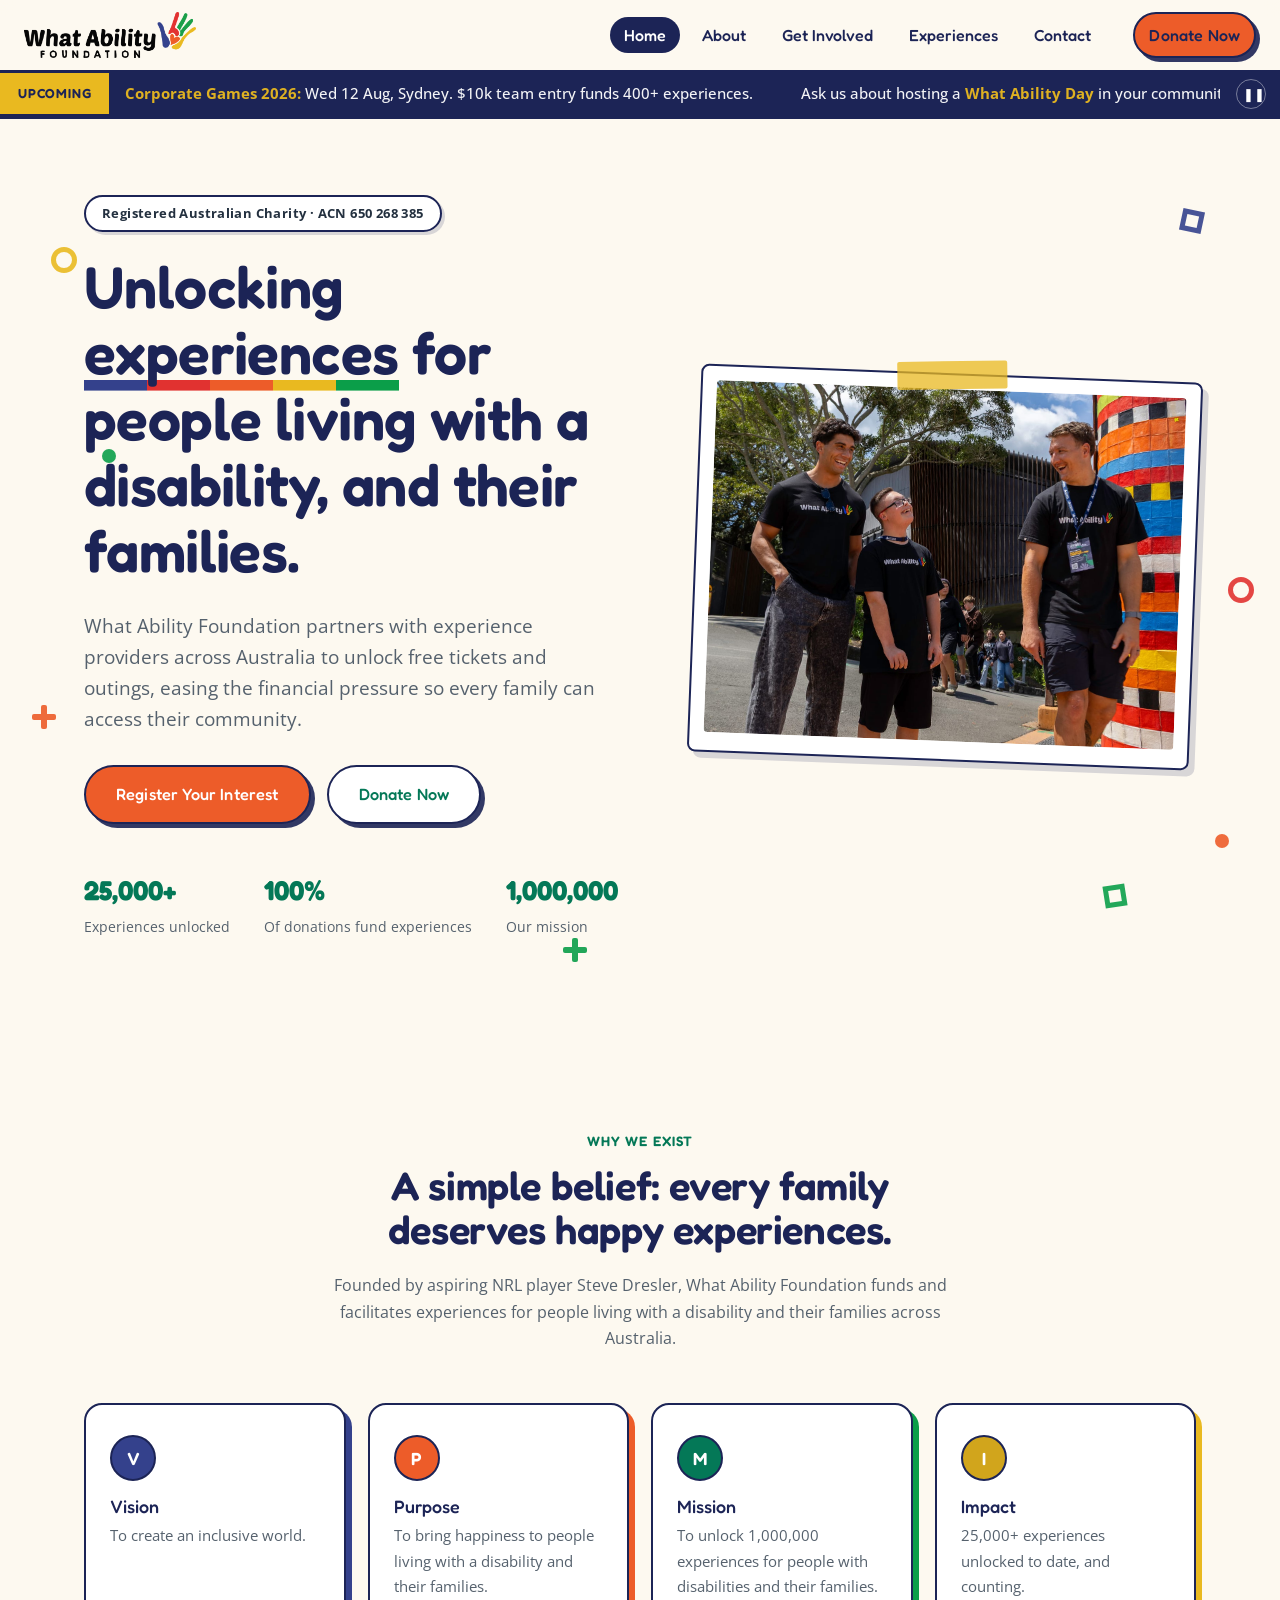
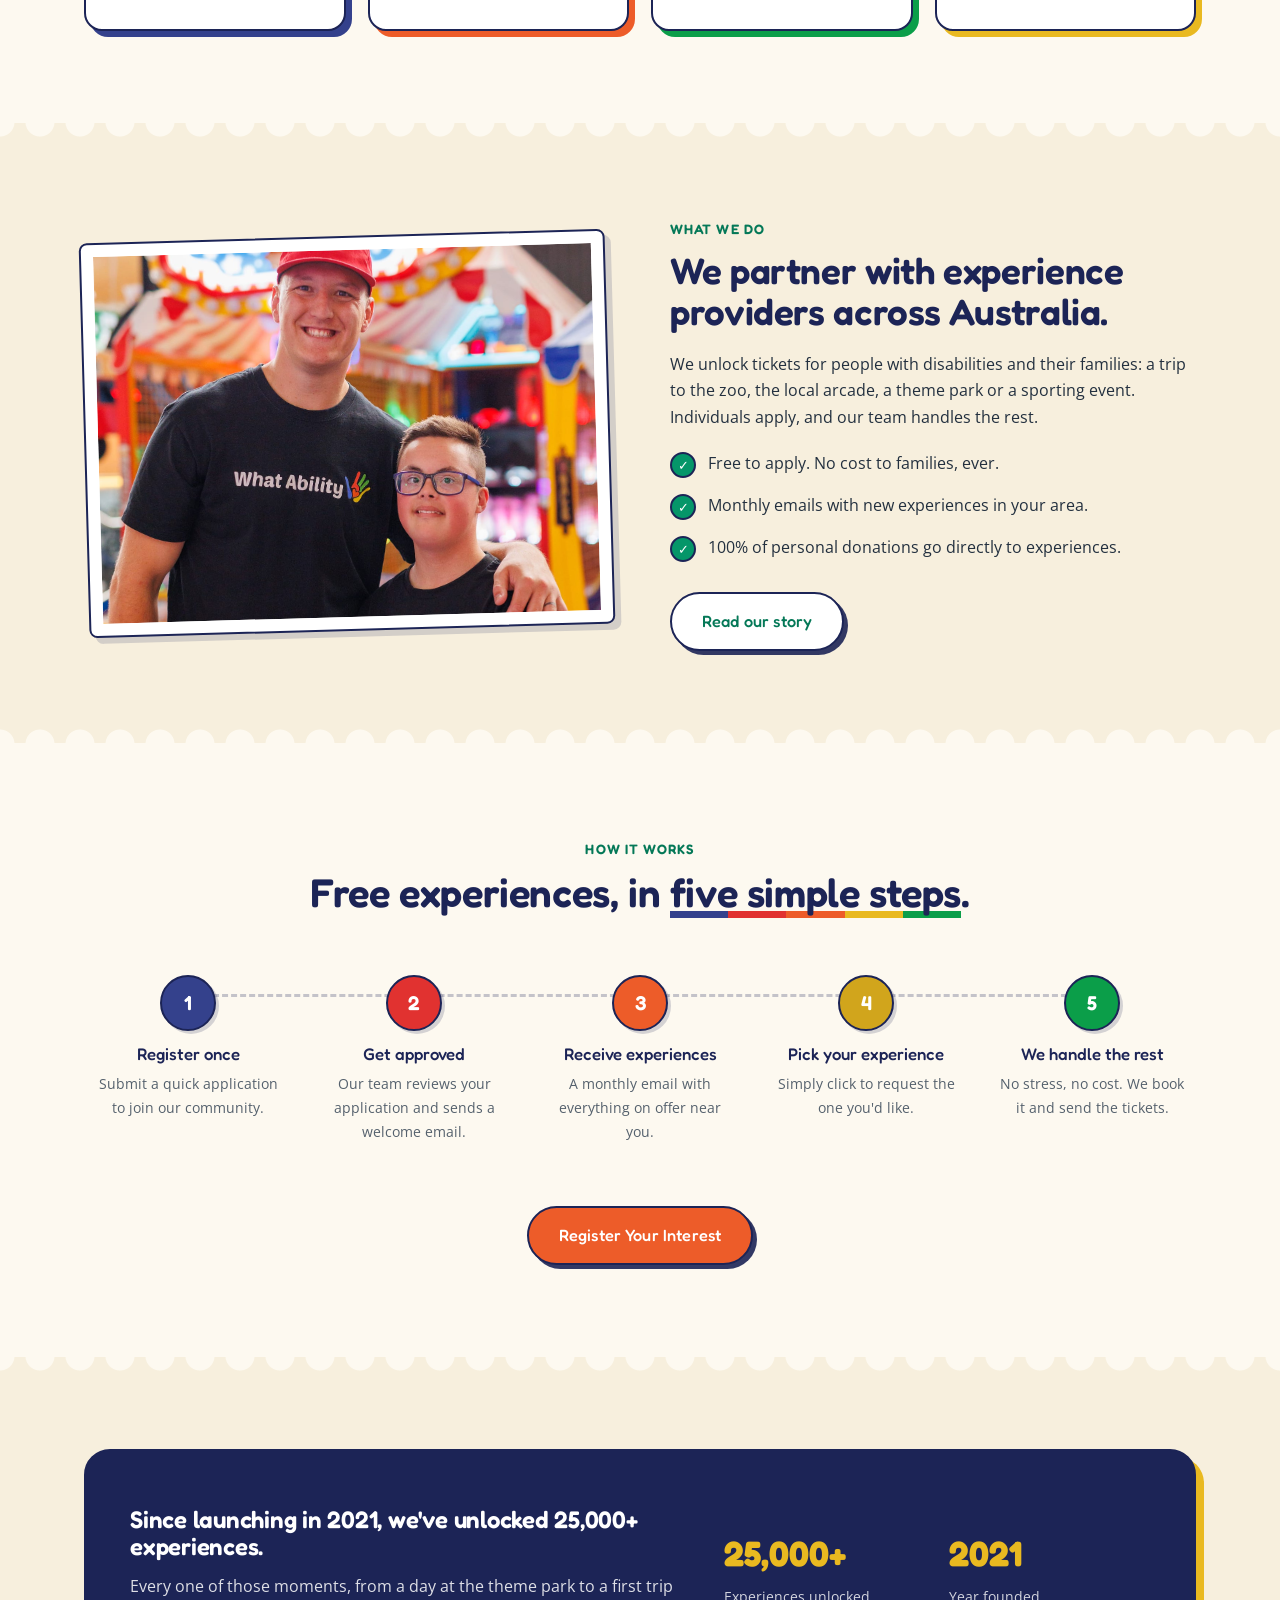
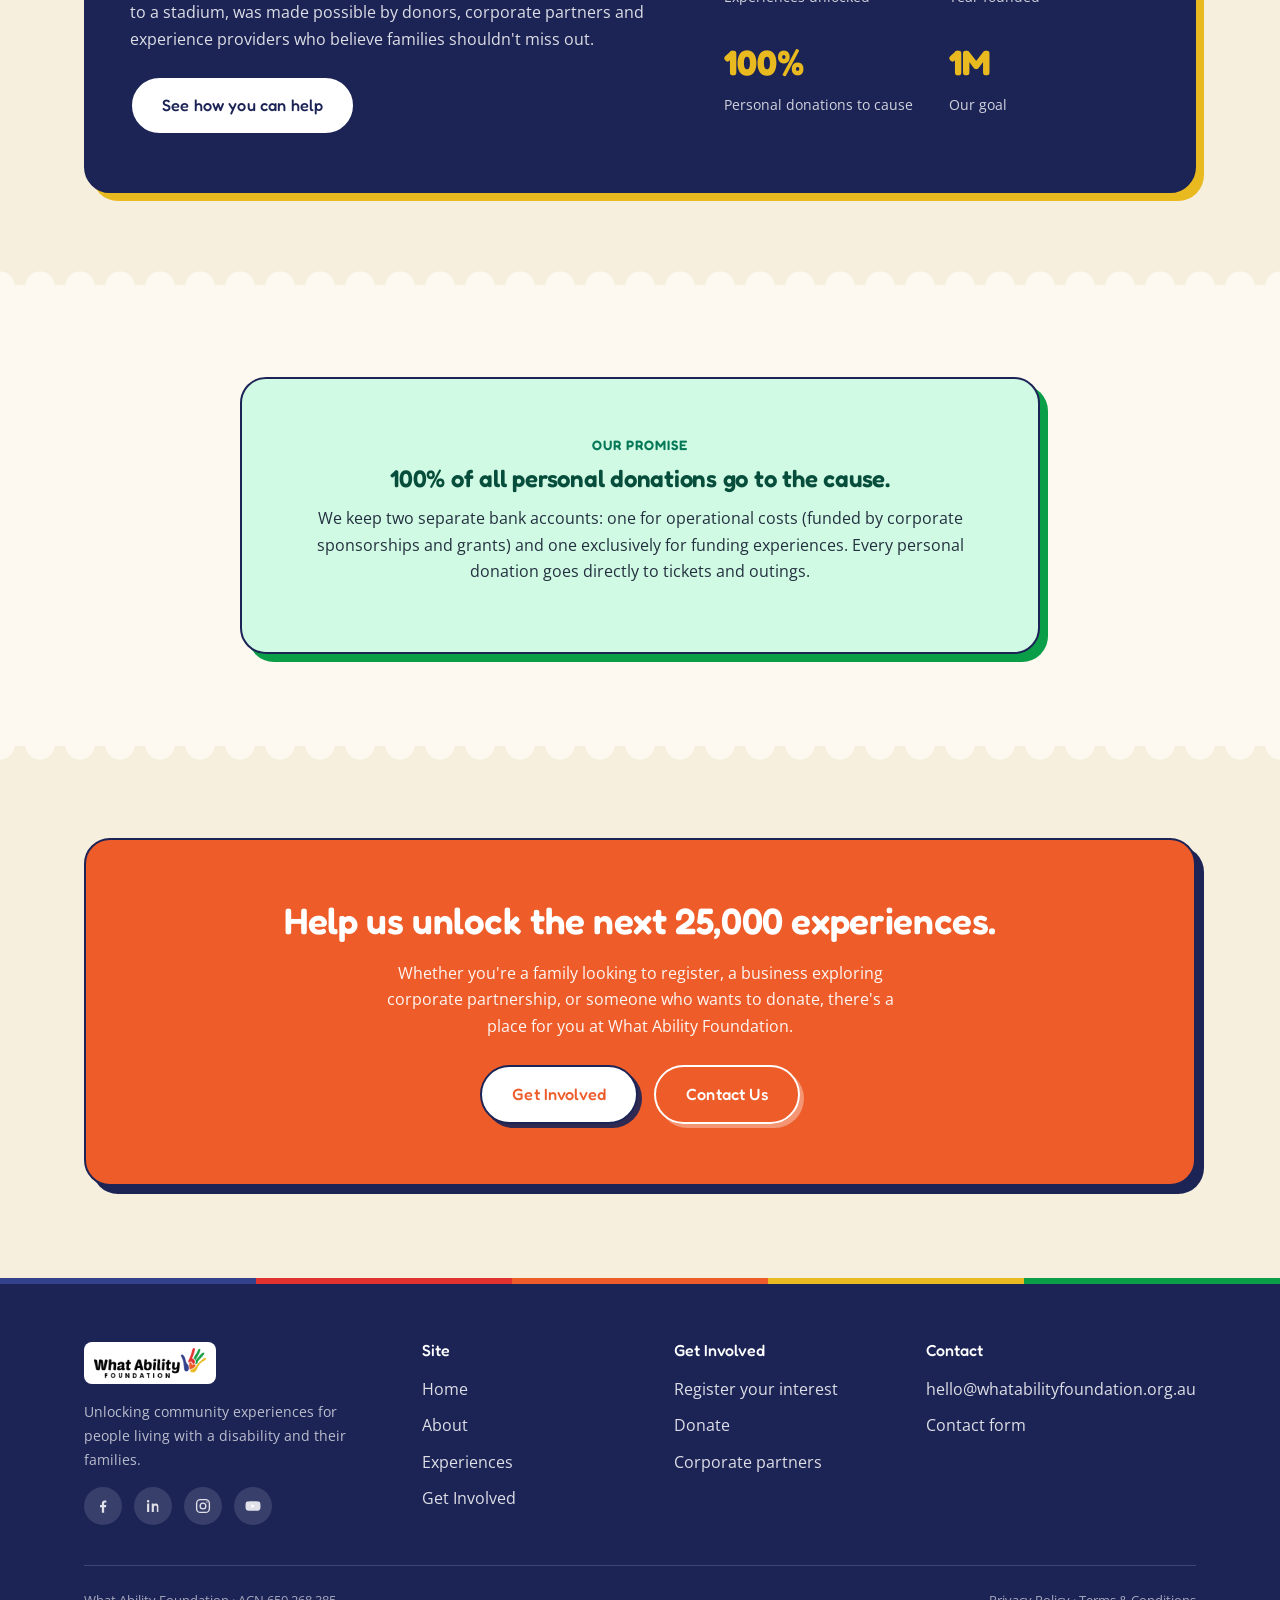
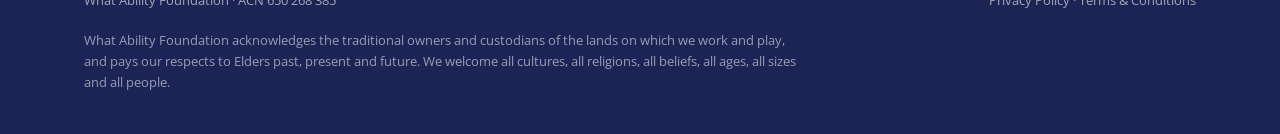
==== Website-v2/index.html @ ecb187b2 "Add files via upload" ====
<!DOCTYPE html>
<html lang="en-AU">
<head>
<meta charset="UTF-8">
<meta name="viewport" content="width=device-width, initial-scale=1.0">
<title>What Ability Foundation | Unlocking Experiences</title>
<meta name="description" content="What Ability Foundation unlocks free community experiences for people living with a disability and their families across Australia. 100% of personal donations go to the cause.">
<link rel="preconnect" href="https://fonts.googleapis.com">
<link rel="preconnect" href="https://fonts.gstatic.com" crossorigin>
<link href="https://fonts.googleapis.com/css2?family=Fredoka:wght@400;500;600;700&family=Poppins:wght@600;700;800&family=Open+Sans:wght@400;500;600;700&display=swap" rel="stylesheet">
<link rel="icon" href="images/hand-icon.png" type="image/png">
<link rel="stylesheet" href="css/styles.css">
</head>
<body>
<a class="skip-link" href="#main">Skip to content</a>

<header class="site-header">
  <div class="header-inner">
    <a class="logo-link" href="index.html">
      <img src="images/logo-color.png" alt="What Ability Foundation logo">
    </a>
    <nav class="main-nav" aria-label="Primary">
      <ul>
        <li><a href="index.html" aria-current="page">Home</a></li>
        <li><a href="about.html">About</a></li>
        <li><a href="get-involved.html">Get Involved</a></li>
        <li><a href="experiences.html">Experiences</a></li>
        <li><a href="contact.html">Contact</a></li>
      </ul>
      <a class="btn btn-primary" href="get-involved.html#donate">Donate Now</a>
    </nav>
    <button class="nav-toggle" aria-label="Open menu" aria-expanded="false">
      <svg viewBox="0 0 24 24" fill="none" stroke="currentColor" stroke-width="2"><line x1="3" y1="6" x2="21" y2="6"/><line x1="3" y1="12" x2="21" y2="12"/><line x1="3" y1="18" x2="21" y2="18"/></svg>
    </button>
  </div>

  <div class="events-ticker" role="region" aria-label="Upcoming events">
    <span class="ticker-label">Upcoming</span>
    <div class="ticker-track-wrap">
      <div class="ticker-track">
        <span><strong>Corporate Games 2026:</strong> Wed 12 Aug, Sydney. $10k team entry funds 400+ experiences.</span>
        <span>Ask us about hosting a <strong>What Ability Day</strong> in your community.</span>
        <span><strong>25,000+ experiences</strong> unlocked since 2021. Help us reach 1,000,000.</span>
        <span>Corporate partners, get in touch about 2026/27 sponsorship packages.</span>
        <!-- duplicate set for seamless loop -->
        <span><strong>Corporate Games 2026:</strong> Wed 12 Aug, Sydney. $10k team entry funds 400+ experiences.</span>
        <span>Ask us about hosting a <strong>What Ability Day</strong> in your community.</span>
        <span><strong>25,000+ experiences</strong> unlocked since 2021. Help us reach 1,000,000.</span>
        <span>Corporate partners, get in touch about 2026/27 sponsorship packages.</span>
      </div>
    </div>
    <button class="ticker-pause" aria-label="Pause events ticker">❚❚</button>
  </div>
</header>

<main id="main">

  <!-- HERO -->
  <section class="hero">
    <div class="hero-bg" aria-hidden="true">
      <span class="shape sh-ring float-1" style="top:14%; left:4%;"></span>
      <span class="shape sh-plus orange float-2" style="top:64%; left:2.5%;"></span>
      <span class="shape sh-dot green float-3" style="top:36%; left:8%;"></span>
      <span class="shape sh-square float-2" style="top:10%; right:6%;"></span>
      <span class="shape sh-dot orange float-1" style="top:78%; right:4%;"></span>
      <span class="shape sh-ring red float-3" style="top:50%; right:2%;"></span>
      <span class="shape sh-plus float-1" style="bottom:8%; left:44%;"></span>
      <span class="shape sh-square green float-3" style="bottom:14%; right:12%;"></span>
    </div>
    <div class="container hero-inner">
      <div>
        <span class="hero-eyebrow">Registered Australian Charity · ACN 650 268 385</span>
        <h1>Unlocking <span class="hl">experiences</span> for people living with a disability, and their families.</h1>
        <p class="lead">What Ability Foundation partners with experience providers across Australia to unlock free tickets and outings, easing the financial pressure so every family can access their community.</p>
        <div class="hero-actions">
          <a class="btn btn-primary" href="get-involved.html#register">Register Your Interest</a>
          <a class="btn btn-secondary" href="get-involved.html#donate">Donate Now</a>
        </div>
        <div class="hero-stats">
          <div><strong>25,000+</strong><span>Experiences unlocked</span></div>
          <div><strong>100%</strong><span>Of donations fund experiences</span></div>
          <div><strong>1,000,000</strong><span>Our mission</span></div>
        </div>
      </div>
      <div class="hero-media">
        <div class="polaroid">
          <span class="tape" aria-hidden="true"></span>
          <img src="images/hero-suggested.jpg" alt="Two staff members and a young participant laughing together at an inclusive community day">
        </div>
      </div>
    </div>
  </section>

  <!-- VISION / PURPOSE / MISSION / IMPACT -->
  <section class="section">
    <div class="container">
      <div class="section-head">
        <span class="eyebrow">Why we exist</span>
        <h2>A simple belief: every family deserves happy experiences.</h2>
        <p>Founded by aspiring NRL player Steve Dresler, What Ability Foundation funds and facilitates experiences for people living with a disability and their families across Australia.</p>
      </div>
      <div class="mission-grid">
        <div class="mission-card">
          <div class="icon icon-chambray">V</div>
          <h3>Vision</h3>
          <p>To create an inclusive world.</p>
        </div>
        <div class="mission-card">
          <div class="icon icon-orange">P</div>
          <h3>Purpose</h3>
          <p>To bring happiness to people living with a disability and their families.</p>
        </div>
        <div class="mission-card">
          <div class="icon icon-green">M</div>
          <h3>Mission</h3>
          <p>To unlock 1,000,000 experiences for people with disabilities and their families.</p>
        </div>
        <div class="mission-card">
          <div class="icon icon-gold">I</div>
          <h3>Impact</h3>
          <p>25,000+ experiences unlocked to date, and counting.</p>
        </div>
      </div>
    </div>
  </section>

  <!-- WHAT WE DO -->
  <section class="section section-alt scalloped scalloped-bottom">
    <div class="container feature-split">
      <div class="feature-media">
        <img src="images/waf-day-entertainment-centre.jpg" alt="Participants wearing What Ability t-shirts and caps enjoying a What Ability Day at an entertainment centre">
      </div>
      <div>
        <span class="eyebrow">What we do</span>
        <h2>We partner with experience providers across Australia.</h2>
        <p>We unlock tickets for people with disabilities and their families: a trip to the zoo, the local arcade, a theme park or a sporting event. Individuals apply, and our team handles the rest.</p>
        <ul class="feature-list">
          <li><span class="check">✓</span><span>Free to apply. No cost to families, ever.</span></li>
          <li><span class="check">✓</span><span>Monthly emails with new experiences in your area.</span></li>
          <li><span class="check">✓</span><span>100% of personal donations go directly to experiences.</span></li>
        </ul>
        <div class="hero-actions">
          <a class="btn btn-secondary" href="about.html#story">Read our story</a>
        </div>
      </div>
    </div>
  </section>

  <!-- HOW IT WORKS -->
  <section class="section">
    <div class="container">
      <div class="section-head">
        <span class="eyebrow">How it works</span>
        <h2>Free experiences, in <span class="hl">five simple steps</span>.</h2>
      </div>
      <div class="steps">
        <div class="step-card"><div class="step-num">1</div><h3>Register once</h3><p>Submit a quick application to join our community.</p></div>
        <div class="step-card"><div class="step-num">2</div><h3>Get approved</h3><p>Our team reviews your application and sends a welcome email.</p></div>
        <div class="step-card"><div class="step-num">3</div><h3>Receive experiences</h3><p>A monthly email with everything on offer near you.</p></div>
        <div class="step-card"><div class="step-num">4</div><h3>Pick your experience</h3><p>Simply click to request the one you'd like.</p></div>
        <div class="step-card"><div class="step-num">5</div><h3>We handle the rest</h3><p>No stress, no cost. We book it and send the tickets.</p></div>
      </div>
      <div style="text-align:center; margin-top:40px;">
        <a class="btn btn-primary" href="get-involved.html#register">Register Your Interest</a>
      </div>
    </div>
  </section>

  <!-- IMPACT BAND -->
  <section class="section section-alt scalloped scalloped-bottom">
    <div class="container">
      <div class="impact-band">
        <div>
          <h2>Since launching in 2021, we've unlocked 25,000+ experiences.</h2>
          <p>Every one of those moments, from a day at the theme park to a first trip to a stadium, was made possible by donors, corporate partners and experience providers who believe families shouldn't miss out.</p>
          <a class="btn btn-secondary" style="margin-top:8px;" href="get-involved.html">See how you can help</a>
        </div>
        <div class="impact-numbers">
          <div><strong>25,000+</strong><span>Experiences unlocked</span></div>
          <div><strong>2021</strong><span>Year founded</span></div>
          <div><strong>100%</strong><span>Personal donations to cause</span></div>
          <div><strong>1M</strong><span>Our goal</span></div>
        </div>
      </div>
    </div>
  </section>

  <!-- PROMISE -->
  <section class="section">
    <div class="container">
      <div class="promise-card">
        <span class="eyebrow">Our promise</span>
        <h2>100% of all personal donations go to the cause.</h2>
        <p>We keep two separate bank accounts: one for operational costs (funded by corporate sponsorships and grants) and one exclusively for funding experiences. Every personal donation goes directly to tickets and outings.</p>
      </div>
    </div>
  </section>

  <!-- CTA -->
  <section class="section section-alt scalloped">
    <div class="container">
      <div class="cta-band">
        <h2>Help us unlock the next 25,000 experiences.</h2>
        <p>Whether you're a family looking to register, a business exploring corporate partnership, or someone who wants to donate, there's a place for you at What Ability Foundation.</p>
        <div class="cta-actions">
          <a class="btn btn-secondary" href="get-involved.html">Get Involved</a>
          <a class="btn btn-ghost" href="contact.html">Contact Us</a>
        </div>
      </div>
    </div>
  </section>

</main>

<footer class="site-footer">
  <div class="container">
    <div class="footer-grid">
      <div class="footer-about">
        <img class="footer-logo" src="images/logo-color.png" alt="What Ability Foundation logo">
        <p>Unlocking community experiences for people living with a disability and their families.</p>
        <div class="social-row">
          <a href="https://www.facebook.com/Whatabilityfoundation/" aria-label="Facebook"><svg viewBox="0 0 24 24" fill="currentColor"><path d="M13.5 21v-7.44h2.5l.37-2.9h-2.87V8.84c0-.84.23-1.41 1.44-1.41h1.54V4.84c-.27-.04-1.18-.11-2.24-.11-2.22 0-3.74 1.35-3.74 3.84v2.14H8v2.9h2.5V21h3z"/></svg></a>
          <a href="https://www.linkedin.com/company/what-ability-foundation/" aria-label="LinkedIn"><svg viewBox="0 0 24 24" fill="currentColor"><path d="M6.94 8.5H4.1V20h2.84V8.5zM5.52 4a1.65 1.65 0 1 0 0 3.3 1.65 1.65 0 0 0 0-3.3zM20 20h-2.83v-5.6c0-1.34-.03-3.06-1.87-3.06-1.87 0-2.16 1.46-2.16 2.96V20H10.3V8.5h2.72v1.57h.04c.38-.72 1.3-1.48 2.68-1.48 2.87 0 3.4 1.89 3.4 4.35V20z"/></svg></a>
          <a href="https://www.instagram.com/whatabilityfoundation" aria-label="Instagram"><svg viewBox="0 0 24 24" fill="none" stroke="currentColor" stroke-width="1.8" stroke-linecap="round" stroke-linejoin="round"><rect x="3.5" y="3.5" width="17" height="17" rx="5"/><circle cx="12" cy="12" r="3.8"/><circle cx="17.3" cy="6.7" r=".9" fill="currentColor" stroke="none"/></svg></a>
          <a href="https://www.youtube.com/@WhatAbilityFoundation/featured" aria-label="YouTube"><svg viewBox="0 0 24 24" fill="currentColor"><path d="M22 12c0-1.4-.1-2.8-.4-4.1a2.6 2.6 0 0 0-1.8-1.8C18 5.6 12 5.6 12 5.6s-6 0-7.8.5c-.9.2-1.6.9-1.8 1.8C2.1 9.2 2 10.6 2 12s.1 2.8.4 4.1c.2.9.9 1.6 1.8 1.8 1.8.5 7.8.5 7.8.5s6 0 7.8-.5c.9-.2 1.6-.9 1.8-1.8.3-1.3.4-2.7.4-4.1z"/><path d="M10 9.3v5.4l4.7-2.7z" fill="#fff"/></svg></a>
        </div>
      </div>
      <div>
        <h4>Site</h4>
        <ul>
          <li><a href="index.html">Home</a></li>
          <li><a href="about.html">About</a></li>
          <li><a href="experiences.html">Experiences</a></li>
          <li><a href="get-involved.html">Get Involved</a></li>
        </ul>
      </div>
      <div>
        <h4>Get Involved</h4>
        <ul>
          <li><a href="get-involved.html#register">Register your interest</a></li>
          <li><a href="get-involved.html#donate">Donate</a></li>
          <li><a href="get-involved.html#partner">Corporate partners</a></li>
        </ul>
      </div>
      <div>
        <h4>Contact</h4>
        <ul>
          <li><a href="mailto:hello@whatabilityfoundation.org.au">hello@whatabilityfoundation.org.au</a></li>
          <li><a href="contact.html">Contact form</a></li>
        </ul>
      </div>
    </div>
    <div class="footer-bottom">
      <span>What Ability Foundation · ACN 650 268 385</span>
      <span><a href="#">Privacy Policy</a> · <a href="#">Terms &amp; Conditions</a></span>
    </div>
    <p class="acknowledgement">What Ability Foundation acknowledges the traditional owners and custodians of the lands on which we work and play, and pays our respects to Elders past, present and future. We welcome all cultures, all religions, all beliefs, all ages, all sizes and all people.</p>
  </div>
</footer>

<script src="js/script.js"></script>
</body>
</html>
---- Website-v2/css/styles.css ----
/* ==========================================================================
   What Ability Foundation — "Storybook" design system (v2)
   Warm paper background, chunky Fredoka headings, the 5 hand-logo colours
   used as tent-style geometric confetti, sticker/polaroid photo treatment.
   Primary accent stays the approved modern emerald; buttons stay flame orange.
   ========================================================================== */

:root {
  /* Official brand palette — the 5 colours of the hand logo */
  --chambray: #34418c;      /* blue — community */
  --shamrock: #0b9e49;      /* green — experiences */
  --gold-tips: #e9b920;     /* gold — support workers */
  --rose-madder: #e13230;   /* red — sporting bodies */
  --flame-orange: #ed5c29;  /* orange — heart / accent */

  /* Approved modern emerald ramp (primary accent) */
  --teal-900: #064e3b;
  --teal-700: #047857;
  --teal-600: #059669;
  --teal-500: #10b981;
  --teal-100: #d1fae5;

  --chambray-700: #34418c;
  --gold-500: #e9b920;
  --gold-600: #d1a51c;
  --coral-500: #ed5c29;
  --navy-900: #1c2456;      /* dark surfaces: footer, ticker */

  /* Storybook paper tones */
  --paper: #fdf9f0;         /* warm cream page background */
  --paper-deep: #f7efdd;    /* deeper cream for alt sections */
  --ink: #23303f;
  --ink-soft: #55616d;
  --border: #e7dfcd;
  --white: #ffffff;
  --bg-soft: var(--paper-deep);

  --font-head: "Fredoka", "Poppins", "Segoe UI", sans-serif;
  --font-body: "Open Sans", "Segoe UI", sans-serif;

  --radius-sm: 10px;
  --radius-md: 18px;
  --radius-lg: 26px;
  --line: 2px solid var(--navy-900);
  --pop-shadow: 6px 6px 0 rgba(28, 36, 86, .16);
  --pop-shadow-hover: 9px 9px 0 rgba(28, 36, 86, .18);
  --shadow-sm: 0 2px 10px rgba(28, 36, 86, 0.07);
  --shadow-md: 0 14px 34px rgba(28, 36, 86, 0.14);
  --container: 1160px;
}

/* ---------- Reset ---------- */
*, *::before, *::after { box-sizing: border-box; }
html { scroll-behavior: smooth; }
body {
  margin: 0;
  font-family: var(--font-body);
  color: var(--ink);
  background: var(--paper);
  line-height: 1.65;
  -webkit-font-smoothing: antialiased;
}
img { max-width: 100%; display: block; }
a { color: inherit; text-decoration: none; }
ul { margin: 0; padding: 0; list-style: none; }
h1, h2, h3, h4 {
  font-family: var(--font-head);
  font-weight: 600;
  line-height: 1.12;
  letter-spacing: -0.01em;
  margin: 0 0 .5em;
  color: var(--navy-900);
}
h3, h4 { font-weight: 500; letter-spacing: 0; }
p { margin: 0 0 1em; }
button { font-family: inherit; cursor: pointer; }

@media (prefers-reduced-motion: reduce) {
  html { scroll-behavior: auto; }
}

.container { width: 100%; max-width: var(--container); margin: 0 auto; padding: 0 24px; }

.visually-hidden {
  position: absolute; width: 1px; height: 1px; padding: 0; margin: -1px;
  overflow: hidden; clip: rect(0,0,0,0); white-space: nowrap; border: 0;
}

.skip-link {
  position: absolute; left: 12px; top: -60px;
  background: var(--teal-700); color: #fff; padding: 10px 16px;
  border-radius: var(--radius-sm); z-index: 1000; transition: top .2s ease;
}
.skip-link:focus { top: 12px; }

/* ---------- Marker-pen highlight (5-colour underline) ---------- */
.hl {
  background: linear-gradient(90deg,
    var(--chambray) 0 20%, var(--rose-madder) 20% 40%, var(--flame-orange) 40% 60%,
    var(--gold-tips) 60% 80%, var(--shamrock) 80% 100%);
  background-repeat: no-repeat;
  background-size: 100% .18em;
  background-position: 0 96%;
  padding-bottom: .08em;
}

/* ---------- Geometric confetti (from the brand's event-tent artwork) ---------- */
.shape { position: absolute; pointer-events: none; opacity: .9; }
.sh-ring   { width: 26px; height: 26px; border: 5px solid var(--gold-tips); border-radius: 50%; }
.sh-square { width: 22px; height: 22px; border: 5px solid var(--chambray); transform: rotate(12deg); }
.sh-dot    { width: 14px; height: 14px; border-radius: 50%; background: var(--rose-madder); }
.sh-dot.green { background: var(--shamrock); }
.sh-dot.orange { background: var(--flame-orange); }
.sh-ring.red { border-color: var(--rose-madder); }
.sh-square.green { border-color: var(--shamrock); transform: rotate(-9deg); }
.sh-plus { width: 24px; height: 24px; }
.sh-plus::before, .sh-plus::after {
  content: ""; position: absolute; background: var(--shamrock); border-radius: 2px;
}
.sh-plus::before { left: 50%; top: 0; bottom: 0; width: 6px; transform: translateX(-50%); }
.sh-plus::after  { top: 50%; left: 0; right: 0; height: 6px; transform: translateY(-50%); }
.sh-plus.orange::before, .sh-plus.orange::after { background: var(--flame-orange); }
.float-1 { animation: sh-float 7s ease-in-out infinite alternate; }
.float-2 { animation: sh-float 9s ease-in-out 1s infinite alternate; }
.float-3 { animation: sh-float 11s ease-in-out 2s infinite alternate; }
@keyframes sh-float { from { transform: translateY(0) rotate(0deg); } to { transform: translateY(-16px) rotate(10deg); } }

/* ---------- Buttons: chunky sticker pills ---------- */
.btn {
  display: inline-flex; align-items: center; justify-content: center;
  gap: 8px;
  padding: 14px 30px;
  border-radius: 999px;
  font-family: var(--font-head);
  font-weight: 500;
  font-size: 1.02rem;
  letter-spacing: .01em;
  border: 2px solid var(--navy-900);
  transition: transform .15s ease, box-shadow .15s ease, background .15s ease, color .15s ease;
  white-space: nowrap;
  box-shadow: 4px 4px 0 rgba(28,36,86,.9);
}
.btn:hover { transform: translate(-2px, -2px); box-shadow: 6px 6px 0 rgba(28,36,86,.9); }
.btn:active { transform: translate(1px, 1px); box-shadow: 2px 2px 0 rgba(28,36,86,.9); }
.btn:focus-visible { outline: 3px solid var(--gold-600); outline-offset: 3px; }

.btn-primary { background: var(--coral-500); color: #fff; }
.btn-primary:hover { background: #f0693a; }

.btn-secondary { background: #fff; color: var(--teal-700); }
.btn-secondary:hover { background: var(--teal-100); }

.btn-ghost { background: transparent; color: #fff; border-color: #fff; box-shadow: 4px 4px 0 rgba(255,255,255,.35); }
.btn-ghost:hover { background: rgba(255,255,255,.14); box-shadow: 6px 6px 0 rgba(255,255,255,.35); }

.btn-block { width: 100%; }

/* ---------- Header ---------- */
.site-header {
  position: sticky; top: 0; z-index: 500;
  background: rgba(253,249,240,.94);
  backdrop-filter: blur(8px);
  border-bottom: 2px solid var(--navy-900);
}
.header-inner { display: flex; align-items: center; justify-content: space-between; padding: 12px 24px; }
.logo-link { display: flex; align-items: center; gap: 10px; }
.logo-link img { height: 46px; width: auto; }

.main-nav { display: flex; align-items: center; gap: 28px; }
.main-nav ul { display: flex; gap: 8px; align-items: center; }
.main-nav a {
  font-family: var(--font-head);
  font-weight: 500; font-size: 1rem; color: var(--navy-900);
  padding: 8px 14px; border-radius: 999px; position: relative;
  transition: background .15s ease, color .15s ease;
}
.main-nav ul a:hover { background: var(--paper-deep); }
.main-nav ul a[aria-current="page"] { background: var(--navy-900); color: #fff; }

.nav-toggle { display: none; background: none; border: none; padding: 8px; color: var(--navy-900); }
.nav-toggle svg { width: 28px; height: 28px; }

@media (max-width: 900px) {
  /* backdrop-filter on the sticky header traps the fixed-position menu inside
     the header box, making it invisible - disable on mobile */
  .site-header { backdrop-filter: none; -webkit-backdrop-filter: none; }
  .main-nav {
    position: fixed; inset: 72px 0 0 0; background: var(--paper);
    flex-direction: column; align-items: stretch; padding: 24px;
    transform: translateX(100%); transition: transform .25s ease;
    overflow-y: auto; z-index: 600;
  }
  .main-nav.open { transform: translateX(0); }
  .main-nav ul { flex-direction: column; gap: 4px; width: 100%; }
  .main-nav ul li a { display: block; padding: 14px 12px; border-bottom: 1px solid var(--border); border-radius: 0; }
  .main-nav .btn { margin-top: 16px; width: 100%; }
  .nav-toggle { display: block; }
}

/* ---------- Events ticker ---------- */
.events-ticker {
  background: var(--navy-900); color: #fff;
  display: flex; align-items: center; gap: 16px;
  overflow: hidden; position: relative;
}
.ticker-label {
  flex: 0 0 auto; background: var(--gold-500); color: var(--navy-900);
  font-family: var(--font-head);
  font-weight: 600; font-size: .82rem; letter-spacing: .06em;
  padding: 10px 18px; text-transform: uppercase;
}
.ticker-track-wrap { flex: 1 1 auto; overflow: hidden; }
.ticker-track {
  display: flex; gap: 48px; white-space: nowrap; width: max-content;
  animation: ticker-scroll 32s linear infinite;
  padding: 11px 0;
}
.events-ticker:hover .ticker-track,
.events-ticker.paused .ticker-track { animation-play-state: paused; }
.ticker-track span { font-size: .92rem; font-weight: 500; opacity: .95; }
.ticker-track strong { color: var(--gold-500); }
@keyframes ticker-scroll { from { transform: translateX(0); } to { transform: translateX(-50%); } }
.ticker-pause {
  flex: 0 0 auto; background: none; border: 1px solid rgba(255,255,255,.4);
  color: #fff; border-radius: 999px; width: 30px; height: 30px;
  margin-right: 14px; font-size: .8rem;
}

/* ---------- Hero (paper, confetti, polaroid stack) ---------- */
.hero { position: relative; background: var(--paper); overflow: hidden; }
.hero-bg { position: absolute; inset: 0; z-index: 0; pointer-events: none; }
.hero-inner {
  position: relative; z-index: 1;
  display: grid; grid-template-columns: 1.05fr .95fr; gap: 56px;
  align-items: center; padding: 76px 24px 96px;
}
.hero-eyebrow {
  display: inline-block; background: #fff;
  border: 2px solid var(--navy-900);
  padding: 6px 16px; border-radius: 999px; font-size: .82rem;
  font-weight: 700; letter-spacing: .03em; margin-bottom: 22px;
  box-shadow: 3px 3px 0 rgba(28,36,86,.16);
}
.hero h1 {
  color: var(--navy-900);
  font-size: clamp(2.4rem, 4.6vw, 3.9rem);
  font-weight: 600;
  margin-bottom: .45em;
}
.hero p.lead { font-size: 1.18rem; color: var(--ink-soft); max-width: 48ch; }
.hero-actions { display: flex; gap: 16px; flex-wrap: wrap; margin-top: 30px; }
.hero-stats { display: flex; gap: 34px; margin-top: 44px; flex-wrap: wrap; }
.hero-stats div strong { display: block; font-family: var(--font-head); font-size: 1.7rem; color: var(--teal-700); }
.hero-stats div span { font-size: .85rem; color: var(--ink-soft); }

/* Polaroid photo treatment */
.polaroid {
  position: relative;
  background: #fff;
  padding: 14px 14px 18px;
  border: var(--line);
  border-radius: 8px;
  box-shadow: var(--pop-shadow);
  transform: rotate(2.2deg);
  transition: transform .25s ease, box-shadow .25s ease;
}
.polaroid:hover { transform: rotate(.6deg) translateY(-4px); box-shadow: var(--pop-shadow-hover); }
.polaroid img { width: 100%; aspect-ratio: 4/3; object-fit: cover; border-radius: 4px; }
.polaroid .tape {
  position: absolute; top: -14px; left: 50%; width: 110px; height: 28px;
  background: rgba(233,185,32,.75); transform: translateX(-50%) rotate(-3deg);
  border-radius: 2px;
}
.polaroid.tilt-left { transform: rotate(-2.4deg); }
.polaroid.tilt-left:hover { transform: rotate(-.8deg) translateY(-4px); }

.hero-media { position: relative; }

/* entrance animation */
.hero-eyebrow { animation: hero-rise .6s ease both; }
.hero h1 { animation: hero-rise .7s ease .08s both; }
.hero p.lead { animation: hero-rise .7s ease .16s both; }
.hero-actions { animation: hero-rise .7s ease .24s both; }
.hero-stats { animation: hero-rise .7s ease .32s both; }
.hero-media { animation: hero-rise .8s ease .2s both; }
@keyframes hero-rise { from { opacity: 0; transform: translateY(18px); } to { opacity: 1; transform: translateY(0); } }

/* ---------- Scalloped edge (storybook page edge) on alt sections ---------- */
.section-alt.scalloped::before {
  content: ""; position: absolute; top: -1px; left: 0; right: 0; height: 26px;
  background: radial-gradient(circle at 50% 0, var(--paper) 14px, transparent 15px) top center / 40px 26px repeat-x;
  pointer-events: none;
}
.section-alt.scalloped-bottom::after {
  content: ""; position: absolute; bottom: -1px; left: 0; right: 0; height: 26px;
  background: radial-gradient(circle at 50% 100%, var(--paper) 14px, transparent 15px) bottom center / 40px 26px repeat-x;
  pointer-events: none;
}

/* ---------- Sections ---------- */
.section { padding: 92px 0; position: relative; }
.section-alt { background: var(--paper-deep); }
.section-head { max-width: 660px; margin: 0 auto 52px; text-align: center; position: relative; }
.eyebrow {
  display: inline-block; color: var(--teal-700); font-family: var(--font-head); font-weight: 600;
  font-size: .85rem; letter-spacing: .08em; text-transform: uppercase;
  margin-bottom: 10px;
}
.section-head h2 { font-size: clamp(1.7rem, 3.2vw, 2.5rem); }
.section-head p { color: var(--ink-soft); }

/* Mission cards — sticker cards, one per brand colour */
.mission-grid { display: grid; grid-template-columns: repeat(4, 1fr); gap: 22px; }
.mission-card {
  background: #fff; border: var(--line); border-radius: var(--radius-md);
  padding: 30px 24px;
  box-shadow: 6px 6px 0 var(--gold-tips);
  transition: transform .2s ease, box-shadow .2s ease;
}
.mission-card:nth-child(1) { box-shadow: 6px 6px 0 var(--chambray); }
.mission-card:nth-child(2) { box-shadow: 6px 6px 0 var(--flame-orange); }
.mission-card:nth-child(3) { box-shadow: 6px 6px 0 var(--shamrock); }
.mission-card:nth-child(4) { box-shadow: 6px 6px 0 var(--gold-tips); }
.mission-card:hover { transform: translate(-3px,-3px); }
.mission-card:nth-child(1):hover { box-shadow: 9px 9px 0 var(--chambray); }
.mission-card:nth-child(2):hover { box-shadow: 9px 9px 0 var(--flame-orange); }
.mission-card:nth-child(3):hover { box-shadow: 9px 9px 0 var(--shamrock); }
.mission-card:nth-child(4):hover { box-shadow: 9px 9px 0 var(--gold-tips); }
.mission-card .icon {
  width: 46px; height: 46px; border-radius: 50%;
  display: flex; align-items: center; justify-content: center; margin-bottom: 16px;
  font-family: var(--font-head); font-weight: 600; font-size: 1.1rem; color: #fff;
  border: 2px solid var(--navy-900);
}
.icon-chambray { background: var(--chambray-700); }
.icon-orange { background: var(--coral-500); }
.icon-green { background: var(--teal-700); }
.icon-gold { background: var(--gold-600); }
.mission-card h3 { font-size: 1.12rem; margin-bottom: 6px; }
.mission-card p { color: var(--ink-soft); font-size: .95rem; margin: 0; }

/* Two column feature */
.feature-split { display: grid; grid-template-columns: 1fr 1fr; gap: 60px; align-items: center; }
.feature-media { position: relative; }
.feature-media > img {
  width: 100%; aspect-ratio: 4/3; object-fit: cover;
  object-position: center 22%; /* keep faces in frame when cropping portrait photos */
  border-radius: 8px; border: var(--line); box-shadow: var(--pop-shadow);
  background: #fff; padding: 12px;
  transform: rotate(-1.6deg);
}
.feature-split.reverse .feature-media { order: 2; }
.feature-split h2 { font-size: clamp(1.6rem, 3vw, 2.3rem); }
.feature-list { margin-top: 20px; display: grid; gap: 14px; }
.feature-list li { display: flex; gap: 12px; align-items: flex-start; }
.feature-list .check {
  flex: 0 0 26px; height: 26px; width: 26px; border-radius: 50%;
  background: var(--teal-600); color: #fff; display: flex; align-items: center;
  justify-content: center; font-size: .8rem; margin-top: 2px;
  border: 2px solid var(--navy-900);
}

/* How it works — journey path in the 5 brand colours */
.steps { display: grid; grid-template-columns: repeat(5, 1fr); gap: 18px; position: relative; }
.steps::before {
  content: ""; position: absolute; top: 27px; left: 10%; right: 10%;
  border-top: 3px dashed rgba(28,36,86,.25); z-index: 0;
}
.step-card { text-align: center; padding: 8px; position: relative; z-index: 1; }
.step-num {
  width: 56px; height: 56px; border-radius: 50%;
  color: #fff; font-family: var(--font-head); font-weight: 600;
  display: flex; align-items: center; justify-content: center; margin: 0 auto 14px;
  font-size: 1.25rem; border: 2px solid var(--navy-900);
  box-shadow: 3px 3px 0 rgba(28,36,86,.18);
  background: var(--gold-500);
}
.step-card:nth-child(1) .step-num { background: var(--chambray); }
.step-card:nth-child(2) .step-num { background: var(--rose-madder); }
.step-card:nth-child(3) .step-num { background: var(--flame-orange); }
.step-card:nth-child(4) .step-num { background: var(--gold-600); }
.step-card:nth-child(5) .step-num { background: var(--shamrock); }
.step-card h3 { font-size: 1.05rem; }
.step-card p { font-size: .9rem; color: var(--ink-soft); }
@media (max-width: 980px) { .steps::before { display: none; } }

/* Impact stat band */
.impact-band {
  background: var(--navy-900); color: #fff; border-radius: var(--radius-lg);
  border: var(--line);
  box-shadow: 8px 8px 0 var(--gold-tips);
  padding: 56px 44px; display: grid; grid-template-columns: 1.3fr 1fr; gap: 40px; align-items: center;
  position: relative; overflow: hidden;
}
.impact-band h2 { color: #fff; }
.impact-band p { color: rgba(255,255,255,.85); }
.impact-band .btn-secondary { color: var(--navy-900); }
.impact-numbers { display: grid; grid-template-columns: 1fr 1fr; gap: 24px; }
.impact-numbers strong { display: block; font-family: var(--font-head); font-size: 2.2rem; color: var(--gold-500); }
.impact-numbers span { font-size: .85rem; color: rgba(255,255,255,.8); }

/* Promise */
.promise-card {
  background: var(--teal-100); border: var(--line); border-radius: var(--radius-lg);
  box-shadow: 8px 8px 0 var(--shamrock);
  padding: 52px 48px; text-align: center; max-width: 800px; margin: 0 auto;
  position: relative;
}
.promise-card h2 { color: var(--teal-900); }

/* People (team/board) */
.people-grid { display: grid; grid-template-columns: repeat(3, 1fr); gap: 28px; }
.people-card { text-align: center; }
.people-card img {
  width: 148px; height: 148px; border-radius: 50%; object-fit: cover;
  margin: 0 auto 16px; border: 3px solid var(--navy-900);
  box-shadow: 5px 5px 0 var(--gold-tips);
  background: #fff;
}
.people-grid .people-card:nth-child(1) img { box-shadow: 5px 5px 0 var(--chambray); }
.people-grid .people-card:nth-child(2) img { box-shadow: 5px 5px 0 var(--rose-madder); }
.people-grid .people-card:nth-child(3) img { box-shadow: 5px 5px 0 var(--shamrock); }
.people-card h3 { font-size: 1.05rem; margin-bottom: 2px; }
.people-card span { color: var(--ink-soft); font-size: .88rem; }

/* Events / experience cards */
.card-grid { display: grid; grid-template-columns: repeat(3, 1fr); gap: 26px; }
.event-card {
  border: var(--line); border-radius: var(--radius-md); overflow: hidden;
  background: #fff; box-shadow: var(--pop-shadow); display: flex; flex-direction: column;
  transition: transform .2s ease, box-shadow .2s ease;
}
.event-card:hover { transform: translate(-3px,-3px); box-shadow: var(--pop-shadow-hover); }
.event-card .event-media { position: relative; aspect-ratio: 4/3; overflow: hidden; background: var(--paper-deep); border-bottom: var(--line); }
.event-card .event-media img { width: 100%; height: 100%; object-fit: cover; object-position: center; }
.event-card .event-media img.pos-low { object-position: center 65%; }
.event-card .event-media img.pos-high { object-position: center 30%; }
.event-card .event-body { padding: 22px; display: flex; flex-direction: column; gap: 10px; flex: 1; }
.event-date {
  display: inline-flex; align-self: flex-start; background: var(--gold-500);
  color: var(--navy-900); font-family: var(--font-head); font-weight: 600; font-size: .8rem;
  padding: 5px 14px; border-radius: 999px; border: 2px solid var(--navy-900);
}
.event-card h3 { font-size: 1.15rem; }
.event-card p { color: var(--ink-soft); font-size: .92rem; margin: 0; flex: 1; }

/* In-frame photo carousel (kept exactly as before, restyled) */
.event-media .carousel-slide {
  position: absolute; inset: 0; width: 100%; height: 100%;
  object-fit: cover; object-position: center;
  opacity: 0; transition: opacity .4s ease;
}
.event-media .carousel-slide.active { opacity: 1; z-index: 1; }
.event-media .carousel-slide.pos-high { object-position: center 30%; }
.event-media .carousel-slide.pos-low { object-position: center 65%; }

.carousel-arrow {
  position: absolute; top: 50%; transform: translateY(-50%);
  width: 36px; height: 36px; border-radius: 50%;
  border: 2px solid var(--navy-900);
  background: rgba(255,255,255,.95); color: var(--navy-900);
  display: flex; align-items: center; justify-content: center;
  font-size: 1.3rem; line-height: 1; cursor: pointer; z-index: 2;
  box-shadow: 2px 2px 0 rgba(28,36,86,.4);
  transition: background .2s ease, transform .2s ease;
}
.carousel-arrow:hover { background: var(--gold-500); transform: translateY(-50%) scale(1.06); }
.carousel-arrow.prev { left: 10px; }
.carousel-arrow.next { right: 10px; }

.carousel-dots {
  position: absolute; bottom: 12px; left: 0; right: 0;
  display: flex; justify-content: center; gap: 6px; z-index: 2;
}
.carousel-dots button {
  width: 7px; height: 7px; border-radius: 999px; border: 1px solid rgba(28,36,86,.5);
  background: rgba(255,255,255,.75); padding: 0; cursor: pointer;
  transition: width .2s ease, background .2s ease;
}
.carousel-dots button.active { width: 20px; background: var(--gold-500); }

/* CTA band */
.cta-band {
  background: var(--coral-500);
  border: var(--line); border-radius: var(--radius-lg);
  box-shadow: 8px 8px 0 var(--navy-900);
  padding: 60px 44px; text-align: center; color: #fff;
  position: relative; overflow: hidden;
}
.cta-band h2 { color: #fff; font-size: clamp(1.6rem, 3vw, 2.3rem); }
.cta-band p { color: rgba(255,255,255,.95); max-width: 60ch; margin: 0 auto 26px; }
.cta-actions { display: flex; gap: 16px; justify-content: center; flex-wrap: wrap; }
.cta-band .btn-secondary { background: #fff; color: var(--coral-500); }

/* Forms */
.form-card {
  background: #fff; border: var(--line); border-radius: var(--radius-lg);
  padding: 40px; box-shadow: var(--pop-shadow);
}
.form-grid { display: grid; grid-template-columns: 1fr 1fr; gap: 18px; }
.form-grid .full { grid-column: 1 / -1; }
label { display: block; font-weight: 600; font-size: .9rem; margin-bottom: 6px; }
input, textarea, select {
  width: 100%; padding: 12px 14px; border: 2px solid var(--border);
  border-radius: var(--radius-sm); font-family: inherit; font-size: .95rem;
  background: var(--paper);
}
input:focus, textarea:focus, select:focus { outline: 2px solid var(--teal-600); outline-offset: 1px; border-color: var(--teal-600); }
textarea { resize: vertical; min-height: 120px; }

.contact-info { display: grid; gap: 20px; }
.contact-info .item { display: flex; gap: 14px; align-items: flex-start; }
.contact-info .icon {
  flex: 0 0 42px; height: 42px; width: 42px; border-radius: 50%;
  background: var(--teal-100); color: var(--teal-700); display: flex;
  align-items: center; justify-content: center; font-size: 1.1rem;
  border: 2px solid var(--navy-900);
}
.contact-info .icon svg { width: 20px; height: 20px; }
.contact-info .icon.icon-orange-bg { background: #fde7de; color: var(--coral-500); }
.contact-info .icon.icon-gold-bg { background: #fdf3d9; color: var(--gold-600); }

/* Page hero (inner pages) — paper + confetti */
.page-hero {
  background: var(--paper); color: var(--navy-900);
  padding: 72px 0 60px; text-align: center;
  position: relative; overflow: hidden;
  border-bottom: 2px dashed rgba(28,36,86,.2);
}
.page-hero h1 { color: var(--navy-900); font-size: clamp(2.1rem, 4vw, 3.1rem); margin-bottom: 12px; position: relative; z-index: 1; }
.page-hero p { color: var(--ink-soft); max-width: 62ch; margin: 0 auto; position: relative; z-index: 1; font-size: 1.08rem; }
.breadcrumb { font-size: .85rem; color: var(--ink-soft); margin-bottom: 14px; }
.breadcrumb a { text-decoration: underline; }

section[id] { scroll-margin-top: 96px; }

.subnav {
  display: flex; gap: 10px; flex-wrap: wrap; justify-content: center;
  padding: 18px 0; border-bottom: 1px solid var(--border); margin-bottom: 8px;
}
.subnav a {
  padding: 8px 18px; border-radius: 999px; background: #fff;
  border: 2px solid var(--navy-900);
  font-family: var(--font-head); font-weight: 500; font-size: .9rem; color: var(--navy-900);
  box-shadow: 2px 2px 0 rgba(28,36,86,.18);
  transition: transform .15s ease, background .15s ease, box-shadow .15s ease;
}
.subnav a:hover { background: var(--gold-500); transform: translate(-1px,-1px); box-shadow: 4px 4px 0 rgba(28,36,86,.2); }

/* ---------- Photo gallery strip ---------- */
.gallery-grid { display: grid; grid-template-columns: repeat(6, 1fr); gap: 10px; }
.gallery-grid a { display: block; border-radius: var(--radius-sm); overflow: hidden; aspect-ratio: 1/1; border: var(--line); }
.gallery-grid img {
  width: 100%; height: 100%; object-fit: cover; object-position: center 35%;
  transition: transform .25s ease;
}
.gallery-grid a:hover img { transform: scale(1.06); }

/* ---------- Giving card ---------- */
.giving-card {
  background: #fff; border: var(--line); border-radius: var(--radius-lg);
  box-shadow: 6px 6px 0 var(--shamrock);
  padding: 40px; display: grid; grid-template-columns: auto 1fr; gap: 28px; align-items: center;
}
.giving-amount {
  text-align: center; background: var(--teal-100); border-radius: var(--radius-md);
  border: 2px solid var(--navy-900);
  padding: 24px 28px; min-width: 150px;
  transform: rotate(-2deg);
}
.giving-amount strong { display: block; font-family: var(--font-head); font-size: 2.1rem; color: var(--teal-700); }
.giving-amount span { font-size: .8rem; color: var(--ink-soft); font-weight: 700; }

/* ---------- Quick link cards ---------- */
.quicklink-grid { display: grid; grid-template-columns: repeat(3, 1fr); gap: 22px; }
.quicklink-card {
  display: flex; align-items: center; gap: 18px; background: #fff;
  border: var(--line); border-radius: var(--radius-lg);
  padding: 24px; box-shadow: var(--pop-shadow);
  transition: transform .2s ease, box-shadow .2s ease;
}
.quicklink-card:hover { transform: translate(-3px,-3px); box-shadow: var(--pop-shadow-hover); }
.quicklink-card .icon {
  flex: 0 0 48px; width: 48px; height: 48px; border-radius: 50%; display: flex;
  align-items: center; justify-content: center;
  font-family: var(--font-head); font-weight: 600; font-size: 1.15rem; color: #fff;
  border: 2px solid var(--navy-900);
}
.quicklink-card .quicklink-text { flex: 1; min-width: 0; }
.quicklink-card h3 { font-size: 1.05rem; line-height: 1.3; margin: 0 0 5px; color: var(--ink); }
.quicklink-card p { color: var(--ink-soft); font-size: .87rem; line-height: 1.45; margin: 0; }
.quicklink-card .chevron {
  flex: 0 0 auto; font-size: 1.6rem; line-height: 1; color: var(--navy-900); opacity: .35;
  font-family: var(--font-head); transition: opacity .2s ease, transform .2s ease;
}
.quicklink-card:hover .chevron { opacity: 1; transform: translateX(3px); }

/* ---------- Footer ---------- */
.site-footer {
  background: var(--navy-900); color: rgba(255,255,255,.85); padding: 0 0 28px;
}
.site-footer::before {
  content: ""; display: block; height: 6px; margin-bottom: 58px;
  background: linear-gradient(90deg,
    var(--chambray) 0 20%, var(--rose-madder) 20% 40%, var(--flame-orange) 40% 60%,
    var(--gold-tips) 60% 80%, var(--shamrock) 80% 100%);
}
.footer-grid { display: grid; grid-template-columns: 1.4fr 1fr 1fr 1.2fr; gap: 36px; margin-bottom: 40px; }
.footer-grid h4 { color: #fff; font-size: 1rem; margin-bottom: 16px; }
.footer-grid ul { display: grid; gap: 10px; }
.footer-grid a:hover { color: var(--gold-500); }
.footer-logo { height: 42px; margin-bottom: 16px; background: #fff; border-radius: 8px; padding: 6px 10px; }
.footer-about p { font-size: .9rem; color: rgba(255,255,255,.7); }
.social-row { display: flex; gap: 12px; margin-top: 16px; }
.social-row a {
  width: 38px; height: 38px; border-radius: 50%; background: rgba(255,255,255,.12);
  display: flex; align-items: center; justify-content: center;
  transition: background .2s ease, transform .2s ease;
}
.social-row a svg { width: 18px; height: 18px; }
.social-row a:hover { background: var(--teal-600); transform: translateY(-2px); }
.footer-bottom {
  border-top: 1px solid rgba(255,255,255,.15); padding-top: 24px;
  display: flex; justify-content: space-between; flex-wrap: wrap; gap: 12px;
  font-size: .82rem; color: rgba(255,255,255,.6);
}
.footer-bottom a:hover { color: #fff; }
.acknowledgement { font-size: .8rem; color: rgba(255,255,255,.55); max-width: 720px; margin-top: 18px; }

/* ---------- Responsive ---------- */
@media (max-width: 980px) {
  .hero-inner { grid-template-columns: 1fr; padding-top: 48px; }
  .hero-media { order: -1; max-width: 480px; margin: 0 auto; }
  .mission-grid { grid-template-columns: repeat(2, 1fr); }
  .steps { grid-template-columns: repeat(2, 1fr); }
  .feature-split, .feature-split.reverse { grid-template-columns: 1fr; }
  .feature-split.reverse .feature-media { order: 0; }
  .impact-band { grid-template-columns: 1fr; text-align: center; }
  .impact-numbers { justify-items: center; }
  .people-grid, .card-grid { grid-template-columns: repeat(2, 1fr); }
  .footer-grid { grid-template-columns: 1fr 1fr; }
  .form-grid { grid-template-columns: 1fr; }
  .gallery-grid { grid-template-columns: repeat(4, 1fr); }
  .giving-card { grid-template-columns: 1fr; text-align: center; justify-items: center; }
  .quicklink-grid { grid-template-columns: 1fr 1fr; }
}
@media (max-width: 600px) {
  .gallery-grid { grid-template-columns: repeat(3, 1fr); }
  .section { padding: 60px 0; }
  .mission-grid, .steps, .people-grid, .card-grid, .quicklink-grid { grid-template-columns: 1fr; }
  .footer-grid { grid-template-columns: 1fr; }
  .impact-numbers { grid-template-columns: 1fr 1fr; }
  .shape { display: none; }
}
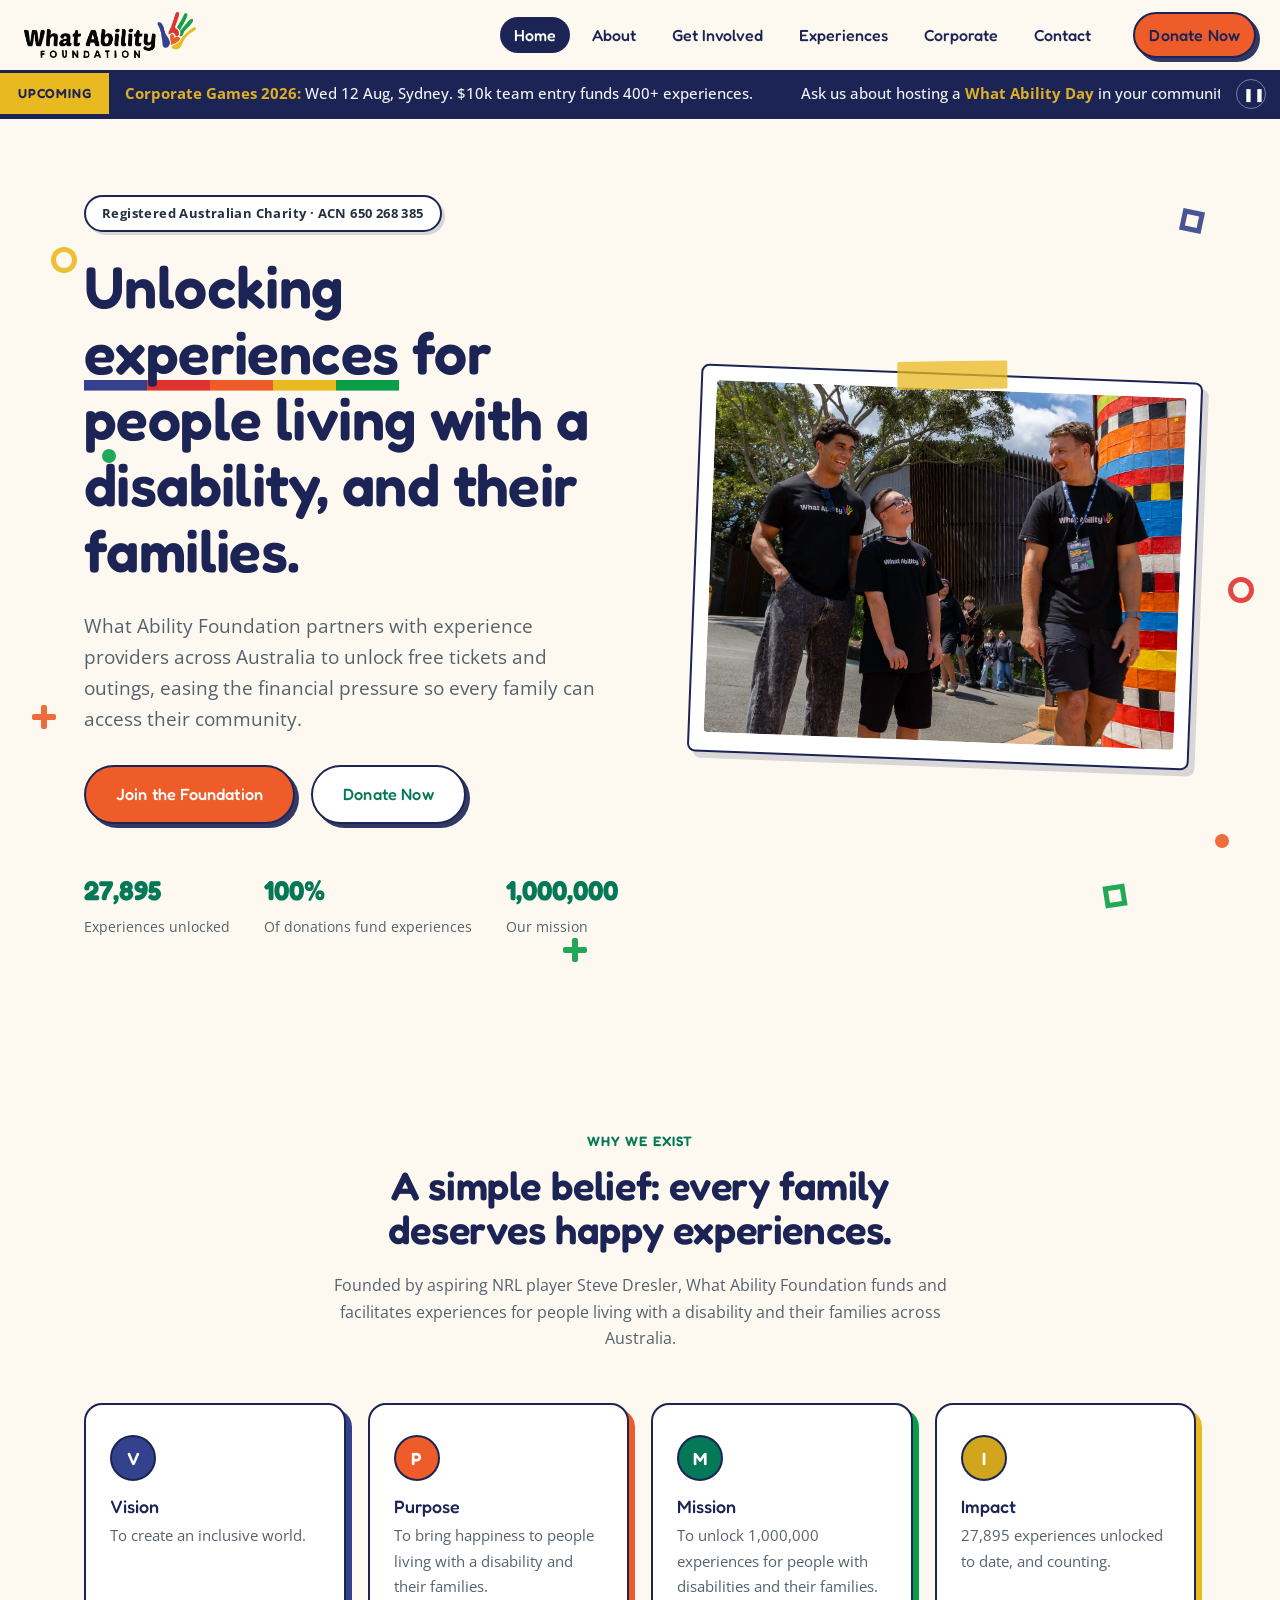
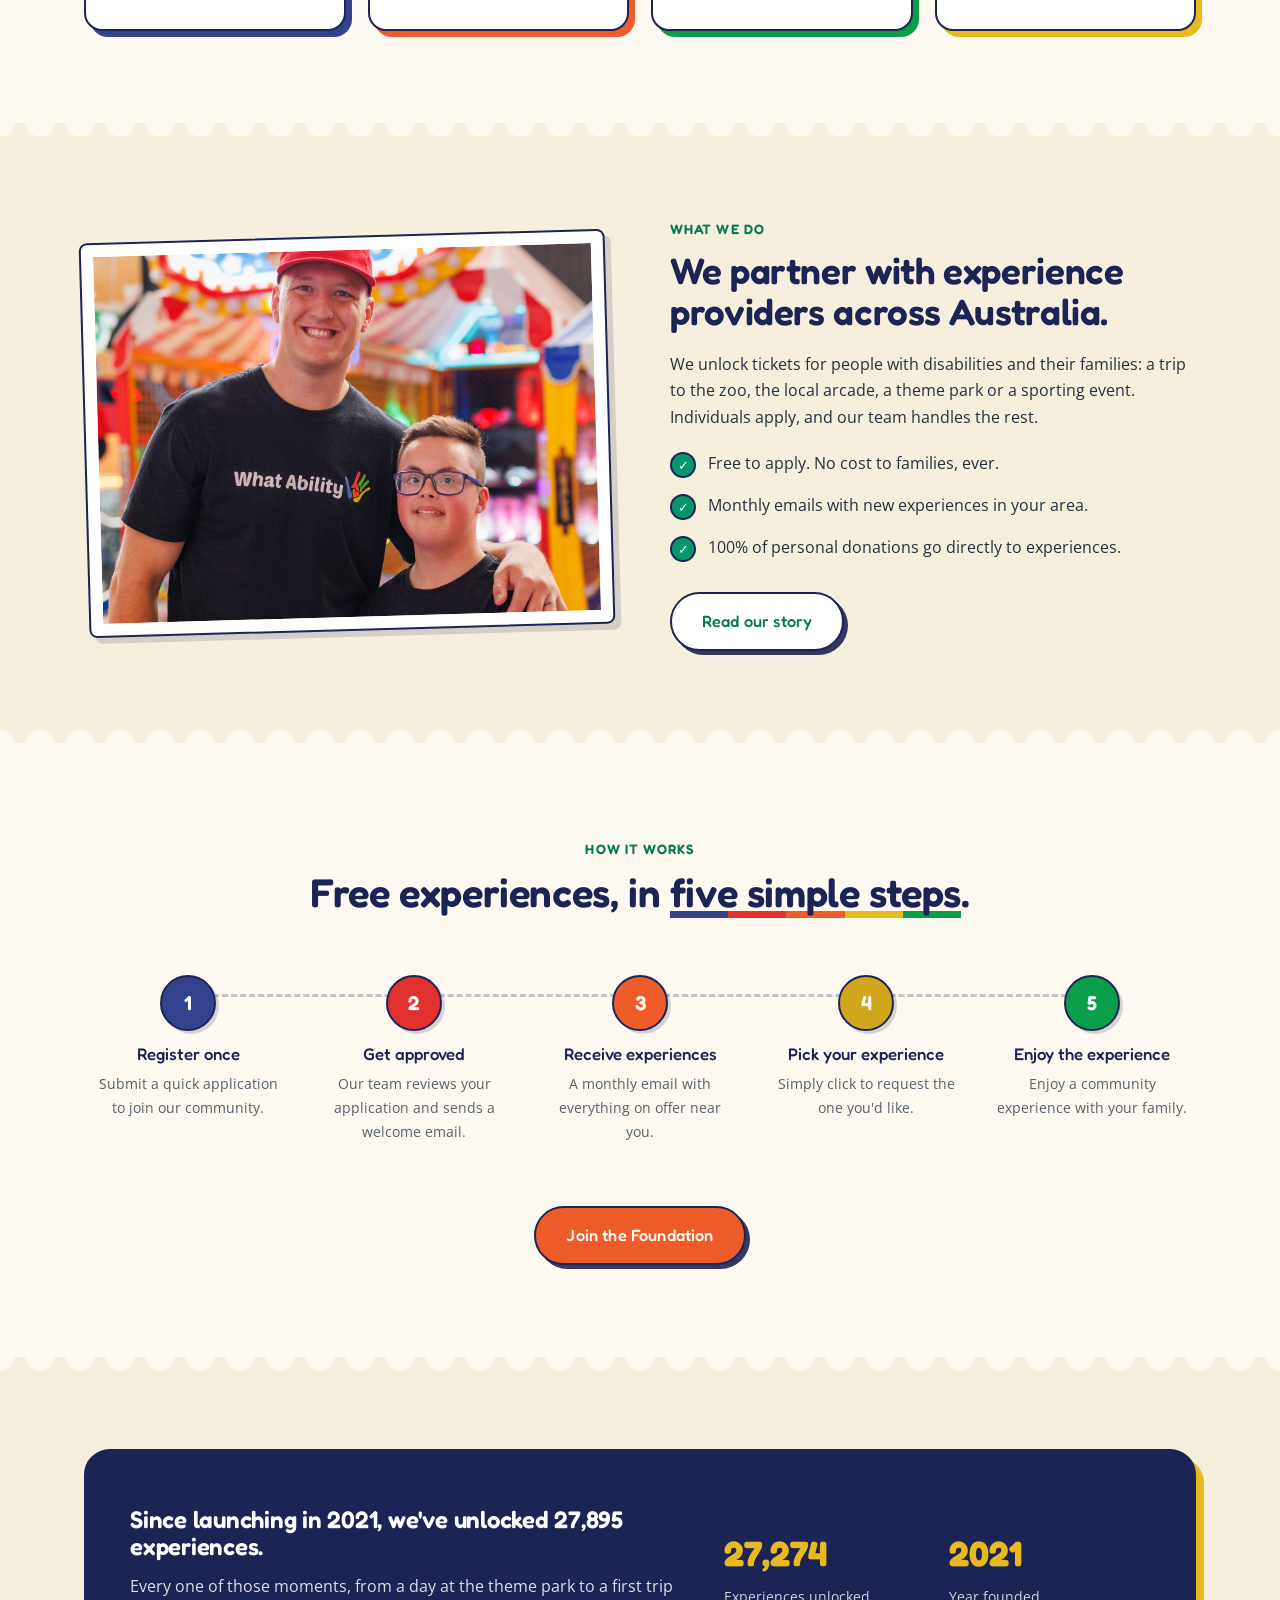
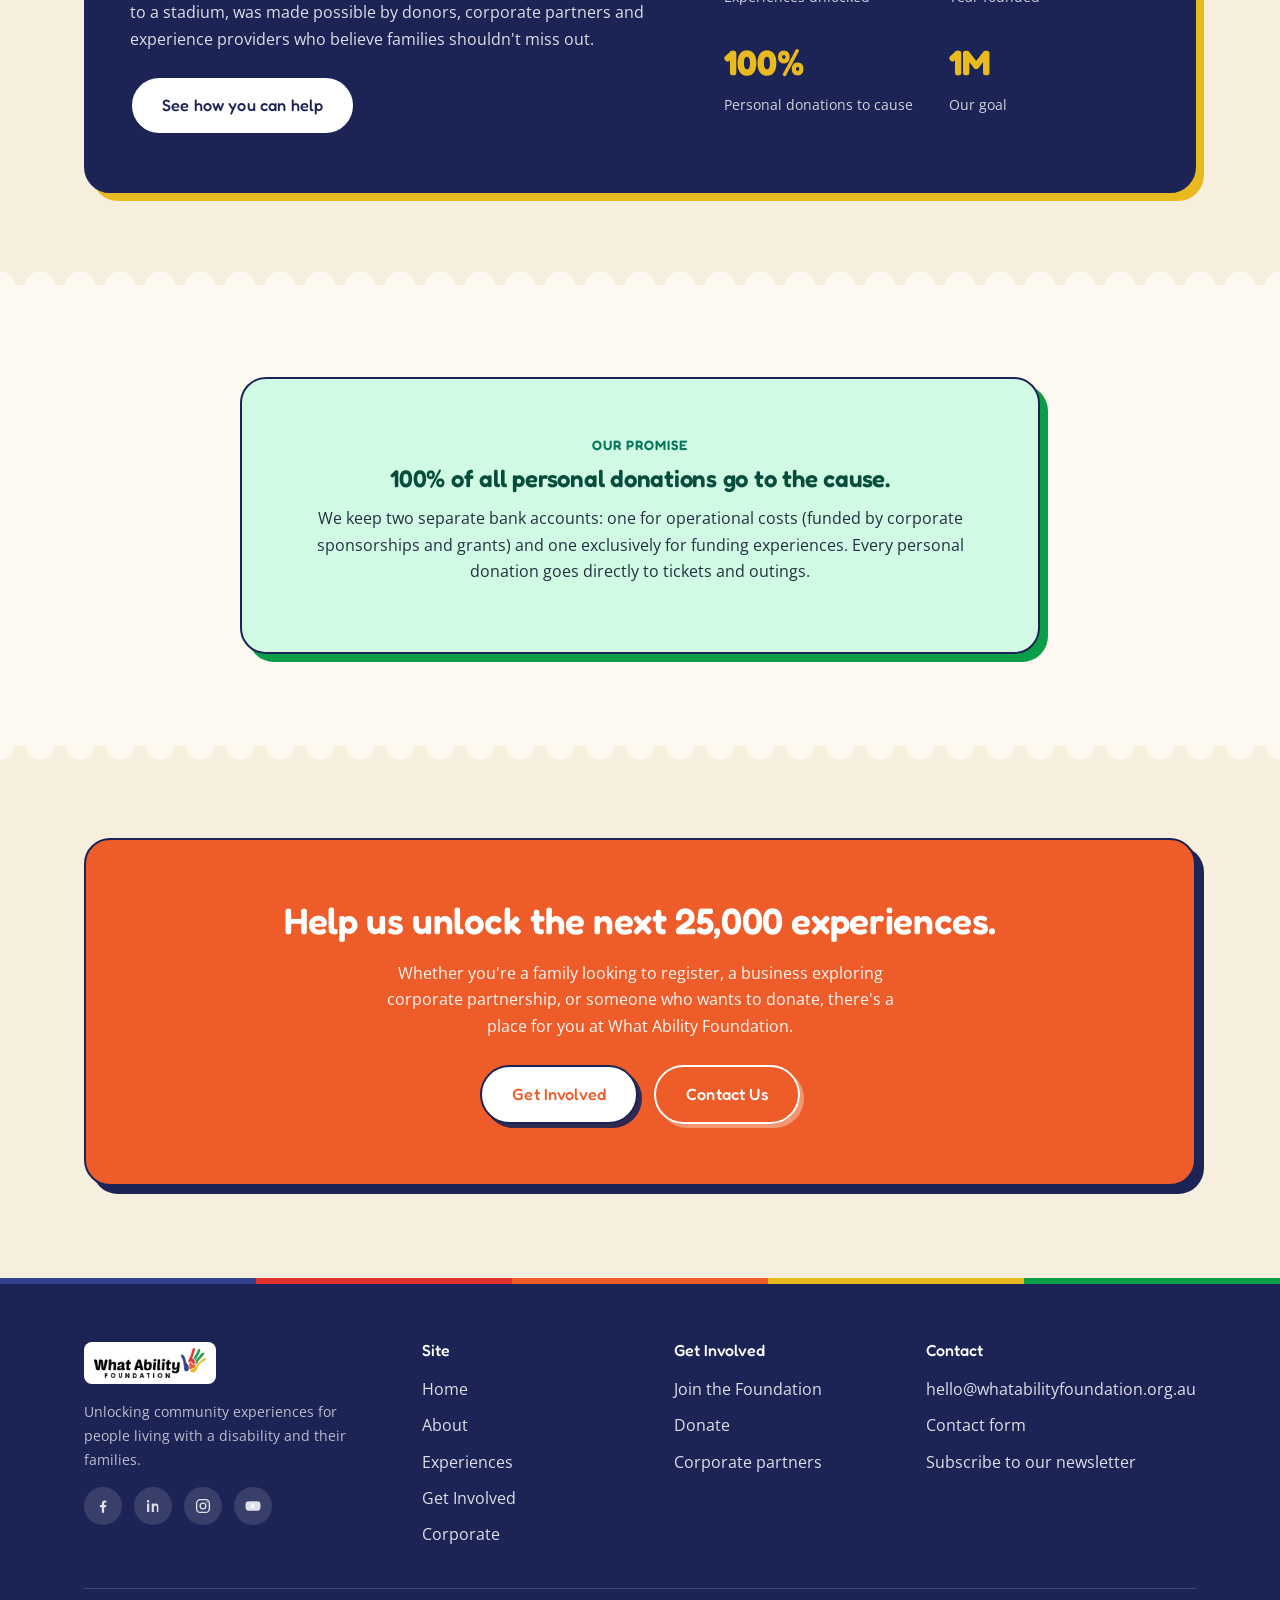
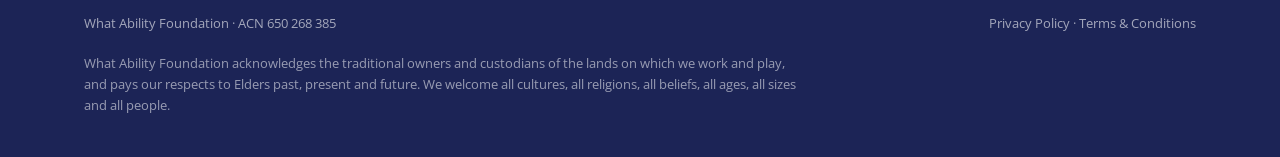
==== commit 2c554dcb: "Add files via upload Update About, Experiences, Corporate pages + LinkedIn links" ====
--- a/Website-v2/index.html
+++ b/Website-v2/index.html
@@ -25,6 +25,7 @@
         <li><a href="about.html">About</a></li>
         <li><a href="get-involved.html">Get Involved</a></li>
         <li><a href="experiences.html">Experiences</a></li>
+        <li><a href="corporate.html">Corporate</a></li>
         <li><a href="contact.html">Contact</a></li>
       </ul>
       <a class="btn btn-primary" href="get-involved.html#donate">Donate Now</a>
@@ -40,12 +41,12 @@
       <div class="ticker-track">
         <span><strong>Corporate Games 2026:</strong> Wed 12 Aug, Sydney. $10k team entry funds 400+ experiences.</span>
         <span>Ask us about hosting a <strong>What Ability Day</strong> in your community.</span>
-        <span><strong>25,000+ experiences</strong> unlocked since 2021. Help us reach 1,000,000.</span>
+        <span><strong>27,895 experiences</strong> unlocked since 2021. Help us reach 1,000,000.</span>
         <span>Corporate partners, get in touch about 2026/27 sponsorship packages.</span>
         <!-- duplicate set for seamless loop -->
         <span><strong>Corporate Games 2026:</strong> Wed 12 Aug, Sydney. $10k team entry funds 400+ experiences.</span>
         <span>Ask us about hosting a <strong>What Ability Day</strong> in your community.</span>
-        <span><strong>25,000+ experiences</strong> unlocked since 2021. Help us reach 1,000,000.</span>
+        <span><strong>27,895 experiences</strong> unlocked since 2021. Help us reach 1,000,000.</span>
         <span>Corporate partners, get in touch about 2026/27 sponsorship packages.</span>
       </div>
     </div>
@@ -73,11 +74,11 @@
         <h1>Unlocking <span class="hl">experiences</span> for people living with a disability, and their families.</h1>
         <p class="lead">What Ability Foundation partners with experience providers across Australia to unlock free tickets and outings, easing the financial pressure so every family can access their community.</p>
         <div class="hero-actions">
-          <a class="btn btn-primary" href="get-involved.html#register">Register Your Interest</a>
+          <a class="btn btn-primary" href="get-involved.html#register">Join the Foundation</a>
           <a class="btn btn-secondary" href="get-involved.html#donate">Donate Now</a>
         </div>
         <div class="hero-stats">
-          <div><strong>25,000+</strong><span>Experiences unlocked</span></div>
+          <div><strong class="count-up" data-count="27895">27,895</strong><span>Experiences unlocked</span></div>
           <div><strong>100%</strong><span>Of donations fund experiences</span></div>
           <div><strong>1,000,000</strong><span>Our mission</span></div>
         </div>
@@ -118,7 +119,7 @@
         <div class="mission-card">
           <div class="icon icon-gold">I</div>
           <h3>Impact</h3>
-          <p>25,000+ experiences unlocked to date, and counting.</p>
+          <p>27,895 experiences unlocked to date, and counting.</p>
         </div>
       </div>
     </div>
@@ -158,10 +159,10 @@
         <div class="step-card"><div class="step-num">2</div><h3>Get approved</h3><p>Our team reviews your application and sends a welcome email.</p></div>
         <div class="step-card"><div class="step-num">3</div><h3>Receive experiences</h3><p>A monthly email with everything on offer near you.</p></div>
         <div class="step-card"><div class="step-num">4</div><h3>Pick your experience</h3><p>Simply click to request the one you'd like.</p></div>
-        <div class="step-card"><div class="step-num">5</div><h3>We handle the rest</h3><p>No stress, no cost. We book it and send the tickets.</p></div>
+        <div class="step-card"><div class="step-num">5</div><h3>Enjoy the experience</h3><p>Enjoy a community experience with your family.</p></div>
       </div>
       <div style="text-align:center; margin-top:40px;">
-        <a class="btn btn-primary" href="get-involved.html#register">Register Your Interest</a>
+        <a class="btn btn-primary" href="get-involved.html#register">Join the Foundation</a>
       </div>
     </div>
   </section>
@@ -171,12 +172,12 @@
     <div class="container">
       <div class="impact-band">
         <div>
-          <h2>Since launching in 2021, we've unlocked 25,000+ experiences.</h2>
+          <h2>Since launching in 2021, we've unlocked 27,895 experiences.</h2>
           <p>Every one of those moments, from a day at the theme park to a first trip to a stadium, was made possible by donors, corporate partners and experience providers who believe families shouldn't miss out.</p>
           <a class="btn btn-secondary" style="margin-top:8px;" href="get-involved.html">See how you can help</a>
         </div>
         <div class="impact-numbers">
-          <div><strong>25,000+</strong><span>Experiences unlocked</span></div>
+          <div><strong class="count-up" data-count="27895">27,895</strong><span>Experiences unlocked</span></div>
           <div><strong>2021</strong><span>Year founded</span></div>
           <div><strong>100%</strong><span>Personal donations to cause</span></div>
           <div><strong>1M</strong><span>Our goal</span></div>
@@ -232,12 +233,13 @@
           <li><a href="about.html">About</a></li>
           <li><a href="experiences.html">Experiences</a></li>
           <li><a href="get-involved.html">Get Involved</a></li>
+          <li><a href="corporate.html">Corporate</a></li>
         </ul>
       </div>
       <div>
         <h4>Get Involved</h4>
         <ul>
-          <li><a href="get-involved.html#register">Register your interest</a></li>
+          <li><a href="get-involved.html#register">Join the Foundation</a></li>
           <li><a href="get-involved.html#donate">Donate</a></li>
           <li><a href="get-involved.html#partner">Corporate partners</a></li>
         </ul>
@@ -247,6 +249,7 @@
         <ul>
           <li><a href="mailto:hello@whatabilityfoundation.org.au">hello@whatabilityfoundation.org.au</a></li>
           <li><a href="contact.html">Contact form</a></li>
+          <li><a href="https://whatabilityfoundation.supporterhub.net.au/pages/expression-of-interest-copy" target="_blank" rel="noopener">Subscribe to our newsletter</a></li>
         </ul>
       </div>
     </div>
--- a/Website-v2/css/styles.css
+++ b/Website-v2/css/styles.css
@@ -652,3 +652,205 @@
   .impact-numbers { grid-template-columns: 1fr 1fr; }
   .shape { display: none; }
 }
+
+/* ---------- Our story — quote card & stats ---------- */
+.story-quote {
+  position: relative; background: #fff; border: var(--line); border-radius: var(--radius-md);
+  padding: 26px 24px 20px; margin: 22px 0 4px; box-shadow: 6px 6px 0 var(--gold-tips);
+  transform: rotate(-1deg); transition: transform .25s ease, box-shadow .25s ease;
+}
+.story-quote:hover { transform: rotate(0deg) translateY(-3px); box-shadow: 8px 8px 0 var(--gold-tips); }
+.story-quote .tape {
+  position: absolute; top: -14px; left: 50%; width: 110px; height: 28px;
+  background: rgba(233,185,32,.75); transform: translateX(-50%) rotate(-3deg); border-radius: 2px;
+}
+.story-quote p { font-family: var(--font-head); font-size: 1.08rem; color: var(--navy-900); margin: 0; }
+.story-stats { display: flex; gap: 14px; flex-wrap: wrap; margin-top: 24px; }
+.story-stats li {
+  display: flex; flex-direction: column; align-items: center; gap: 2px;
+  background: #fff; border: var(--line); border-radius: var(--radius-md);
+  padding: 12px 18px; min-width: 108px;
+}
+.story-stats li:nth-child(1) { box-shadow: 4px 4px 0 var(--chambray); }
+.story-stats li:nth-child(2) { box-shadow: 4px 4px 0 var(--rose-madder); }
+.story-stats li:nth-child(3) { box-shadow: 4px 4px 0 var(--shamrock); }
+.story-stats .stat-num { font-family: var(--font-head); font-weight: 700; font-size: 1.25rem; color: var(--navy-900); }
+.story-stats .stat-label { font-size: .78rem; color: var(--ink-soft); text-transform: uppercase; letter-spacing: .05em; }
+
+/* ---------- Advisory board (city cards) ---------- */
+.advisory-grid { display: grid; grid-template-columns: repeat(4, 1fr); gap: 26px; margin-top: 10px; }
+.advisory-card {
+  position: relative; background: #fff; border: var(--line); border-radius: var(--radius-md);
+  padding: 30px 22px 24px; box-shadow: 6px 6px 0 var(--chambray);
+  transform: rotate(.9deg); transition: transform .25s ease, box-shadow .25s ease;
+}
+.advisory-card.tilt-left { transform: rotate(-1.1deg); }
+.advisory-card:hover { transform: rotate(0deg) translateY(-4px); }
+.advisory-card:nth-child(2) { box-shadow: 6px 6px 0 var(--rose-madder); }
+.advisory-card:nth-child(3) { box-shadow: 6px 6px 0 var(--gold-tips); }
+.advisory-card:nth-child(4) { box-shadow: 6px 6px 0 var(--shamrock); }
+.advisory-card .tape {
+  position: absolute; top: -14px; left: 50%; width: 96px; height: 26px;
+  background: rgba(233,185,32,.75); transform: translateX(-50%) rotate(-3deg); border-radius: 2px;
+}
+.advisory-city { display: flex; align-items: center; justify-content: space-between; gap: 10px; margin-bottom: 16px; }
+.advisory-city h3 { font-size: 1.15rem; margin: 0; }
+.advisory-count {
+  font-size: .72rem; font-weight: 700; text-transform: uppercase; letter-spacing: .05em;
+  color: var(--navy-900); background: rgba(233,185,32,.35); border-radius: 999px; padding: 4px 10px; white-space: nowrap;
+}
+.advisory-people { display: flex; flex-wrap: wrap; gap: 8px; }
+.advisory-people a, .advisory-people .advisory-name {
+  display: inline-flex; align-items: center; gap: 7px;
+  font-size: .88rem; font-weight: 600; color: var(--navy-900); text-decoration: none;
+  background: var(--paper, #fdf9f0); border: 2px solid var(--navy-900); border-radius: 999px;
+  padding: 6px 12px; box-shadow: 2px 2px 0 rgba(28,36,86,.35);
+  transition: transform .15s ease, box-shadow .15s ease, background .15s ease;
+}
+.advisory-people a:hover { transform: translate(-1px,-1px); box-shadow: 4px 4px 0 rgba(28,36,86,.35); background: #fff; }
+.advisory-people a img { width: 15px; height: 15px; border-radius: 3px; }
+.advisory-people .advisory-name { opacity: .75; border-style: dashed; box-shadow: none; }
+.people-card h3 a { color: inherit; text-decoration: none; border-bottom: 2px solid var(--gold-tips); transition: color .2s ease; }
+.people-card h3 a:hover { color: var(--chambray); }
+
+/* Corporate volunteering — runsheet & community events */
+.volunteering-extra { display: grid; grid-template-columns: 1fr 1fr; gap: 26px; margin-top: 34px; }
+.runsheet { display: grid; gap: 10px; }
+.runsheet li { display: flex; align-items: center; gap: 12px; color: var(--ink-soft); }
+.runsheet .event-date { flex: 0 0 auto; min-width: 84px; text-align: center; }
+.runsheet-or { justify-content: center; font-weight: 700; color: var(--ink); text-transform: uppercase; font-size: .85rem; letter-spacing: .06em; }
+@media (max-width: 860px) { .volunteering-extra { grid-template-columns: 1fr; } }
+.advisory-soon { text-align: center; margin: 26px 0 0; color: var(--ink-soft); font-weight: 600; }
+@media (max-width: 980px) { .advisory-grid { grid-template-columns: 1fr 1fr; } }
+@media (max-width: 600px) { .advisory-grid { grid-template-columns: 1fr; } }
+
+/* ---------- Experience Makers (donate) ---------- */
+.em-grid { display: grid; grid-template-columns: repeat(4, 1fr); gap: 22px; margin-bottom: 30px; }
+.em-card {
+  background: #fff; border: var(--line); border-radius: var(--radius-md);
+  padding: 24px 22px;
+}
+.em-card:nth-child(1) { box-shadow: 6px 6px 0 var(--chambray); }
+.em-card:nth-child(2) { box-shadow: 6px 6px 0 var(--rose-madder); }
+.em-card:nth-child(3) { box-shadow: 6px 6px 0 var(--flame-orange); }
+.em-card:nth-child(4) { box-shadow: 6px 6px 0 var(--shamrock); }
+.em-card h3 { font-size: 1.05rem; margin-bottom: 6px; }
+.em-card p { margin: 0; color: var(--ink-soft); font-size: .93rem; }
+.em-stats { display: grid; grid-template-columns: repeat(3, 1fr); gap: 22px; margin: 8px 0 6px; }
+.em-stat {
+  text-align: center; background: var(--teal-100); border: 2px solid var(--navy-900);
+  border-radius: var(--radius-md); padding: 22px; transform: rotate(-1deg);
+}
+.em-stat:nth-child(2) { transform: rotate(1.2deg); background: #fdf3d9; }
+.em-stat:nth-child(3) { transform: rotate(-.6deg); background: #fde7de; }
+.em-stat strong { display: block; font-family: var(--font-head); font-size: 1.9rem; color: var(--teal-700); }
+.em-stat span { font-size: .85rem; color: var(--ink-soft); font-weight: 600; }
+.em-tagline { text-align: center; font-family: var(--font-head); font-size: 1.15rem; color: var(--navy-900); margin: 22px 0 0; }
+@media (max-width: 980px) { .em-grid { grid-template-columns: 1fr 1fr; } .em-stats { grid-template-columns: 1fr; } }
+@media (max-width: 600px) { .em-grid { grid-template-columns: 1fr; } }
+
+/* ---------- Partner / provider link lists ---------- */
+.partner-cols { display: grid; grid-template-columns: 1fr 1fr; gap: 26px; }
+.partner-col {
+  background: #fff; border: var(--line); border-radius: var(--radius-md);
+  padding: 30px 26px; box-shadow: var(--pop-shadow);
+}
+.partner-col h3 { margin-bottom: 4px; }
+.partner-col .partner-note { color: var(--ink-soft); font-size: .88rem; margin-bottom: 14px; }
+.partner-col ul { display: grid; gap: 10px; }
+.partner-col li { font-size: .95rem; }
+.partner-col a { font-weight: 600; color: var(--teal-700); text-decoration: underline; }
+.partner-col a:hover { color: var(--teal-600); }
+.partner-col span.sub { color: var(--ink-soft); font-size: .88rem; }
+@media (max-width: 900px) { .partner-cols { grid-template-columns: 1fr; } }
+
+/* ---------- Embed wrapper (SupporterHub / GiveNow) ---------- */
+.embed-card {
+  background: #fff; border: var(--line); border-radius: var(--radius-lg);
+  box-shadow: var(--pop-shadow); padding: 18px;
+}
+
+/* ---------- Stacked register photos ---------- */
+.reg-photos { display: grid; gap: 38px; align-content: start; }
+.reg-photos .polaroid img { aspect-ratio: 3/2; }
+
+/* ---------- Partners slide image ---------- */
+.partners-slide img {
+  width: 100%; border: var(--line); border-radius: var(--radius-md);
+  box-shadow: var(--pop-shadow); background: #fff;
+}
+
+/* ---------- Colourful provider / friend chips ---------- */
+.chip-groups { display: grid; grid-template-columns: 1fr 1fr; gap: 26px; }
+.chip-group {
+  background: #fff; border: var(--line); border-radius: var(--radius-md);
+  padding: 28px 26px; box-shadow: var(--pop-shadow);
+}
+.chip-group h3 { margin-bottom: 4px; }
+.chip-list { display: flex; flex-wrap: wrap; gap: 10px; margin-top: 12px; }
+.chip {
+  display: inline-flex; align-items: center; gap: 8px;
+  background: var(--paper); border: 2px solid var(--navy-900);
+  border-radius: 999px; padding: 7px 14px;
+  font-family: var(--font-head); font-weight: 500; font-size: .92rem; color: var(--navy-900);
+  box-shadow: 2px 2px 0 var(--chambray);
+}
+.chip:nth-child(5n+2) { box-shadow: 2px 2px 0 var(--rose-madder); }
+.chip:nth-child(5n+3) { box-shadow: 2px 2px 0 var(--flame-orange); }
+.chip:nth-child(5n+4) { box-shadow: 2px 2px 0 var(--gold-tips); }
+.chip:nth-child(5n)   { box-shadow: 2px 2px 0 var(--shamrock); }
+.chip img { width: 20px; height: 20px; border-radius: 4px; }
+.chip a { color: var(--teal-700); }
+.chip a:hover { text-decoration: underline; }
+.chip .sub { color: var(--ink-soft); font-family: var(--font-body); font-size: .8rem; font-weight: 400; }
+@media (max-width: 900px) { .chip-groups { grid-template-columns: 1fr; } }
+
+/* ---------- Member feedback ---------- */
+.rating-banner {
+  text-align: center; margin: 0 auto 36px; max-width: 560px;
+  background: var(--navy-900); color: #fff; border: var(--line);
+  border-radius: var(--radius-md); padding: 22px 26px;
+  box-shadow: 6px 6px 0 var(--gold-tips);
+}
+.rating-banner .stars { font-size: 1.7rem; color: var(--gold-500); letter-spacing: 4px; }
+.rating-banner .star-half { opacity: .35; }
+.rating-banner p { margin: 8px 0 0; color: rgba(255,255,255,.92); }
+.rating-banner strong { color: var(--gold-500); font-family: var(--font-head); font-size: 1.15rem; }
+.quote-grid { display: grid; grid-template-columns: 1fr 1fr; gap: 24px; }
+.quote-card {
+  margin: 0; background: #fff; border: var(--line); border-radius: var(--radius-md);
+  padding: 26px 26px 20px; position: relative;
+  box-shadow: 6px 6px 0 var(--chambray);
+}
+.quote-card:nth-child(2) { box-shadow: 6px 6px 0 var(--rose-madder); }
+.quote-card:nth-child(3) { box-shadow: 6px 6px 0 var(--flame-orange); }
+.quote-card:nth-child(4) { box-shadow: 6px 6px 0 var(--gold-tips); }
+.quote-card:nth-child(5) { box-shadow: 6px 6px 0 var(--shamrock); }
+.quote-card p { color: var(--ink-soft); font-size: .95rem; margin-bottom: 12px; }
+.quote-card cite { font-style: normal; font-family: var(--font-head); font-weight: 500; color: var(--navy-900); }
+.quote-wide { grid-column: 1 / -1; }
+@media (max-width: 900px) { .quote-grid { grid-template-columns: 1fr; } }
+
+/* ---------- National partner feature cards ---------- */
+.partner-feature { display: grid; grid-template-columns: 1fr 1fr; gap: 30px; }
+.partner-feature-card {
+  position: relative; background: #fff; border: var(--line); border-radius: var(--radius-lg);
+  padding: 34px 30px 28px; box-shadow: 8px 8px 0 var(--chambray); transform: rotate(-.6deg);
+}
+.partner-feature-card:nth-child(2) { box-shadow: 8px 8px 0 var(--flame-orange); transform: rotate(.6deg); }
+.partner-feature-card .tape {
+  position: absolute; top: -14px; left: 50%; width: 110px; height: 28px;
+  background: rgba(233,185,32,.75); transform: translateX(-50%) rotate(-3deg); border-radius: 2px;
+}
+.partner-feature-card h3 { font-size: 1.5rem; margin: 12px 0 4px; }
+.partner-tagline { font-family: var(--font-head); font-size: 1.1rem; color: var(--navy-900); margin-bottom: 14px; }
+.partner-feature-card p { color: var(--ink-soft); font-size: .95rem; }
+@media (max-width: 900px) { .partner-feature { grid-template-columns: 1fr; } }
+
+/* ---------- Board: 4 across, tighter gap to Advisory section ---------- */
+#board { padding-bottom: 44px; }
+#advisory { padding-top: 44px; }
+#board .people-grid { grid-template-columns: repeat(4, 1fr); gap: 24px; }
+#board .people-card img { width: 132px; height: 132px; }
+@media (max-width: 980px) { #board .people-grid { grid-template-columns: repeat(2, 1fr); } }
+@media (max-width: 600px) { #board .people-grid { grid-template-columns: 1fr; } }
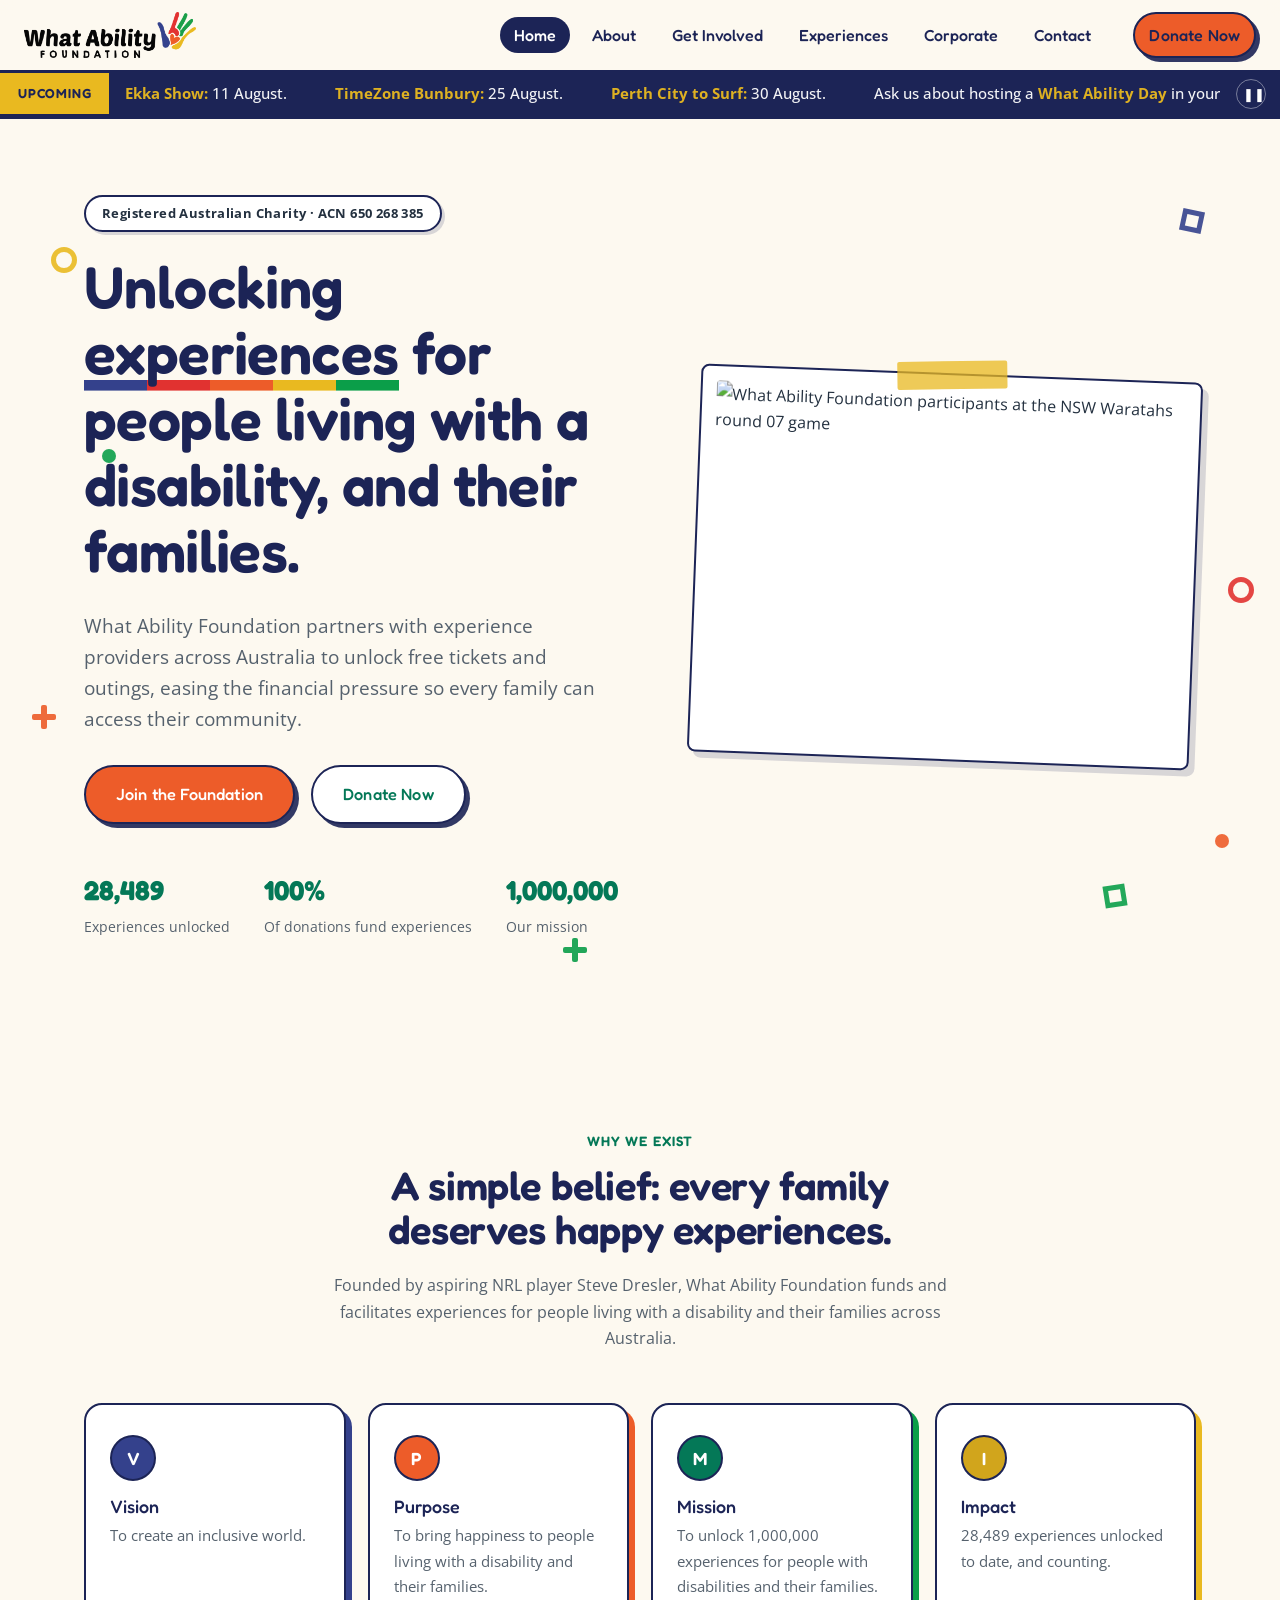
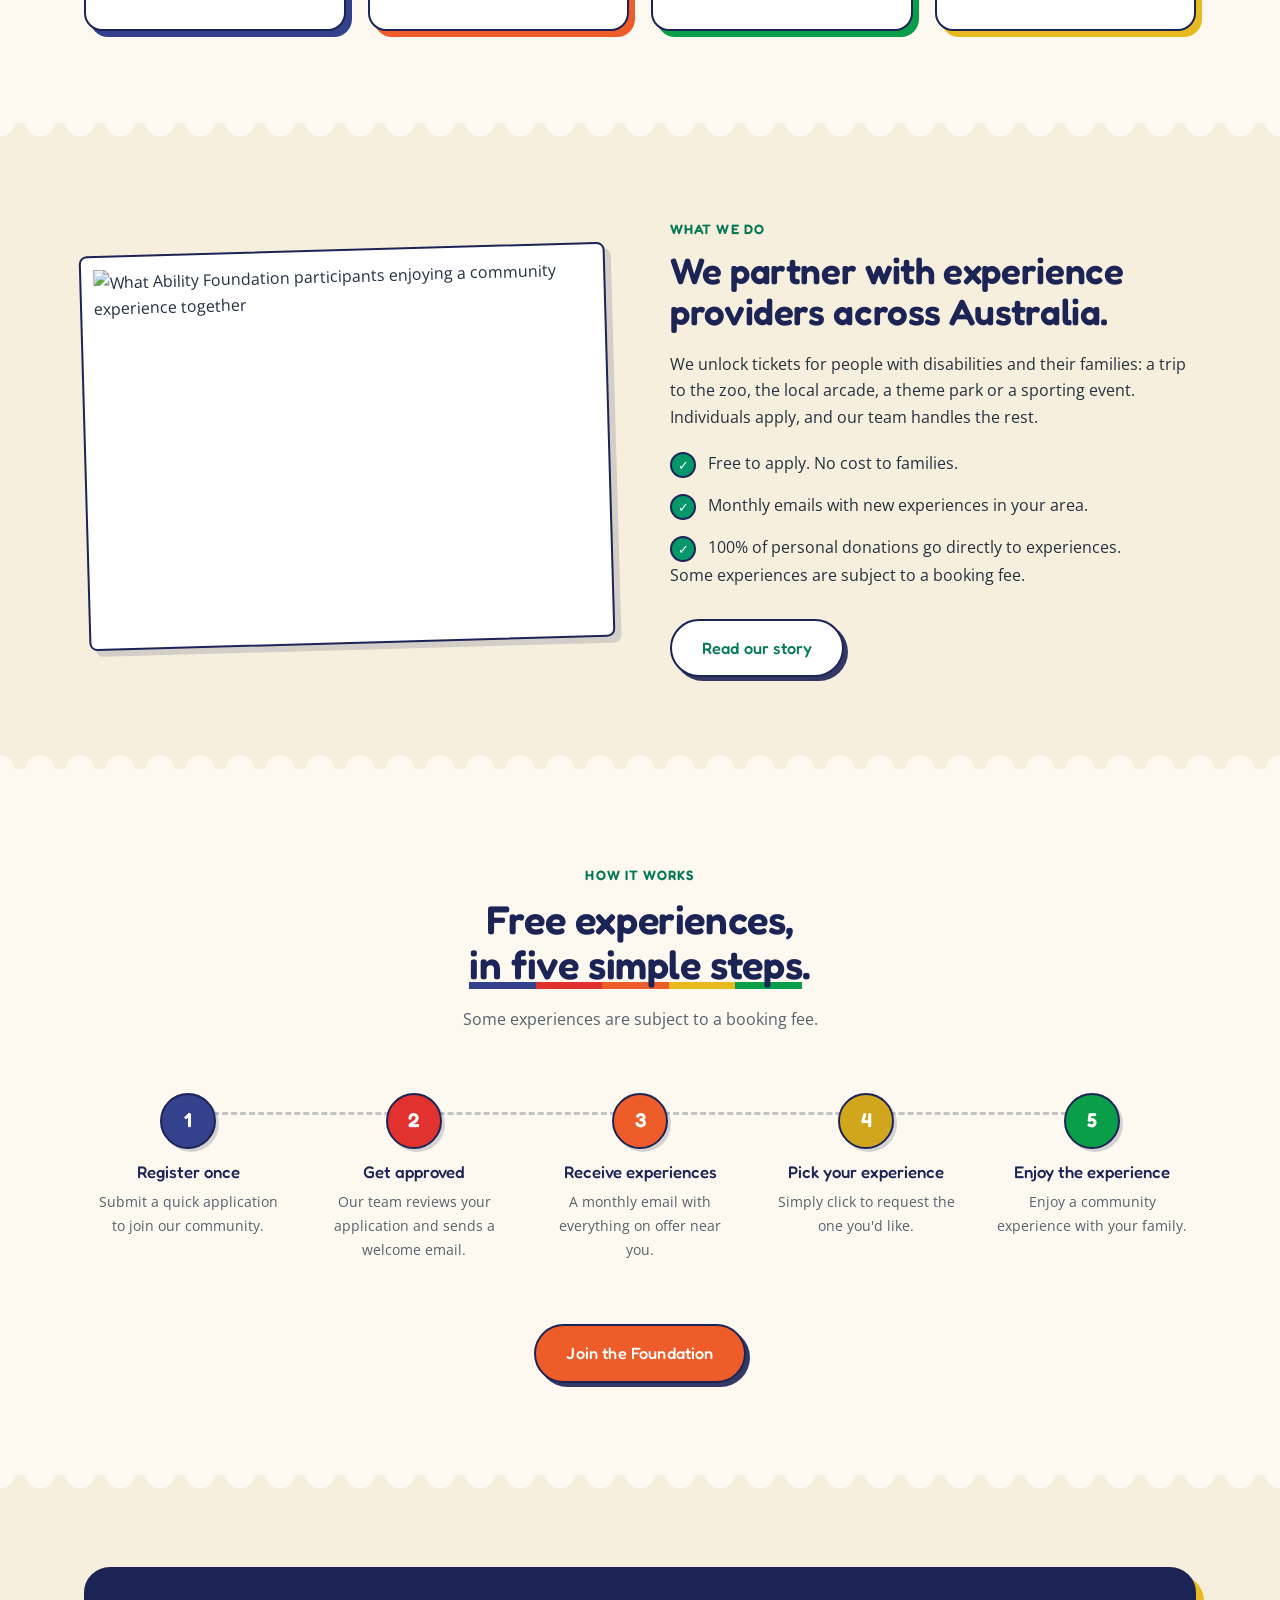
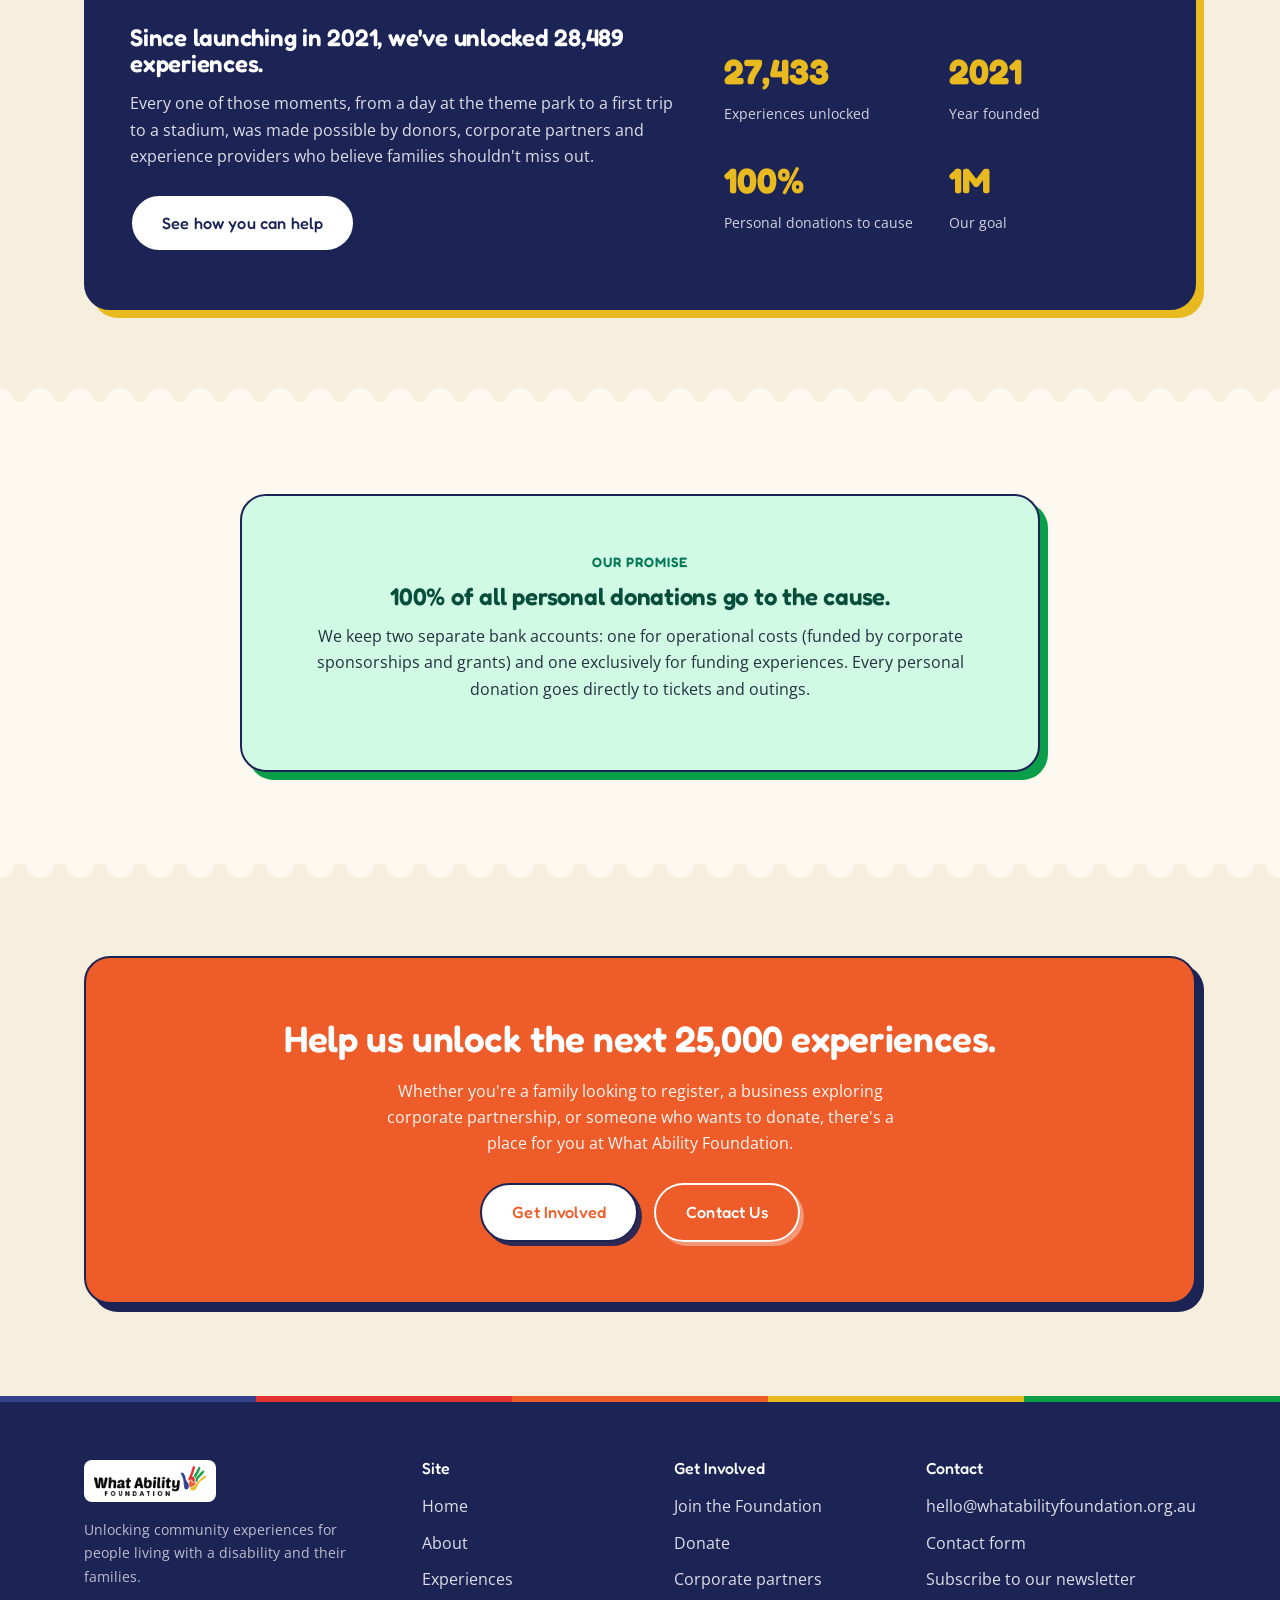
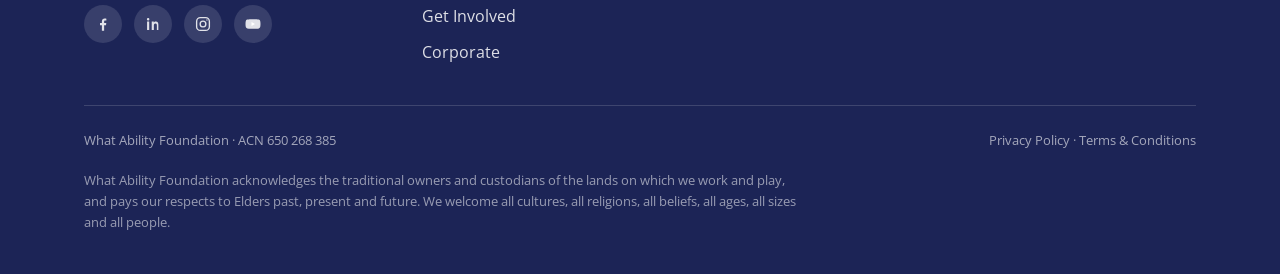
==== commit 5e2ac424: "Add files via upload" ====
--- a/Website-v2/index.html
+++ b/Website-v2/index.html
@@ -39,14 +39,18 @@
     <span class="ticker-label">Upcoming</span>
     <div class="ticker-track-wrap">
       <div class="ticker-track">
-        <span><strong>Corporate Games 2026:</strong> Wed 12 Aug, Sydney. $10k team entry funds 400+ experiences.</span>
+        <span><strong>Ekka Show:</strong> 11 August.</span>
+        <span><strong>TimeZone Bunbury:</strong> 25 August.</span>
+        <span><strong>Perth City to Surf:</strong> 30 August.</span>
         <span>Ask us about hosting a <strong>What Ability Day</strong> in your community.</span>
-        <span><strong>27,895 experiences</strong> unlocked since 2021. Help us reach 1,000,000.</span>
+        <span><strong>28,489 experiences</strong> unlocked since 2021. Help us reach 1,000,000.</span>
         <span>Corporate partners, get in touch about 2026/27 sponsorship packages.</span>
         <!-- duplicate set for seamless loop -->
-        <span><strong>Corporate Games 2026:</strong> Wed 12 Aug, Sydney. $10k team entry funds 400+ experiences.</span>
+        <span><strong>Ekka Show:</strong> 11 August.</span>
+        <span><strong>TimeZone Bunbury:</strong> 25 August.</span>
+        <span><strong>Perth City to Surf:</strong> 30 August.</span>
         <span>Ask us about hosting a <strong>What Ability Day</strong> in your community.</span>
-        <span><strong>27,895 experiences</strong> unlocked since 2021. Help us reach 1,000,000.</span>
+        <span><strong>28,489 experiences</strong> unlocked since 2021. Help us reach 1,000,000.</span>
         <span>Corporate partners, get in touch about 2026/27 sponsorship packages.</span>
       </div>
     </div>
@@ -78,7 +82,7 @@
           <a class="btn btn-secondary" href="get-involved.html#donate">Donate Now</a>
         </div>
         <div class="hero-stats">
-          <div><strong class="count-up" data-count="27895">27,895</strong><span>Experiences unlocked</span></div>
+          <div><strong class="count-up" data-count="28489">28,489</strong><span>Experiences unlocked</span></div>
           <div><strong>100%</strong><span>Of donations fund experiences</span></div>
           <div><strong>1,000,000</strong><span>Our mission</span></div>
         </div>
@@ -86,7 +90,7 @@
       <div class="hero-media">
         <div class="polaroid">
           <span class="tape" aria-hidden="true"></span>
-          <img src="images/hero-suggested.jpg" alt="Two staff members and a young participant laughing together at an inclusive community day">
+          <img src="images/waratahs-round-07.jpg" alt="What Ability Foundation participants at the NSW Waratahs round 07 game">
         </div>
       </div>
     </div>
@@ -119,7 +123,7 @@
         <div class="mission-card">
           <div class="icon icon-gold">I</div>
           <h3>Impact</h3>
-          <p>27,895 experiences unlocked to date, and counting.</p>
+          <p>28,489 experiences unlocked to date, and counting.</p>
         </div>
       </div>
     </div>
@@ -129,17 +133,18 @@
   <section class="section section-alt scalloped scalloped-bottom">
     <div class="container feature-split">
       <div class="feature-media">
-        <img src="images/waf-day-entertainment-centre.jpg" alt="Participants wearing What Ability t-shirts and caps enjoying a What Ability Day at an entertainment centre">
+        <img src="images/what-we-do.jpg" alt="What Ability Foundation participants enjoying a community experience together">
       </div>
       <div>
         <span class="eyebrow">What we do</span>
         <h2>We partner with experience providers across Australia.</h2>
         <p>We unlock tickets for people with disabilities and their families: a trip to the zoo, the local arcade, a theme park or a sporting event. Individuals apply, and our team handles the rest.</p>
         <ul class="feature-list">
-          <li><span class="check">✓</span><span>Free to apply. No cost to families, ever.</span></li>
+          <li><span class="check">✓</span><span>Free to apply. No cost to families.</span></li>
           <li><span class="check">✓</span><span>Monthly emails with new experiences in your area.</span></li>
           <li><span class="check">✓</span><span>100% of personal donations go directly to experiences.</span></li>
         </ul>
+        <p class="fineprint">Some experiences are subject to a booking fee.</p>
         <div class="hero-actions">
           <a class="btn btn-secondary" href="about.html#story">Read our story</a>
         </div>
@@ -152,7 +157,8 @@
     <div class="container">
       <div class="section-head">
         <span class="eyebrow">How it works</span>
-        <h2>Free experiences, in <span class="hl">five simple steps</span>.</h2>
+        <h2>Free experiences,<br><span class="hl">in five simple steps</span>.</h2>
+        <p class="fineprint">Some experiences are subject to a booking fee.</p>
       </div>
       <div class="steps">
         <div class="step-card"><div class="step-num">1</div><h3>Register once</h3><p>Submit a quick application to join our community.</p></div>
@@ -172,12 +178,12 @@
     <div class="container">
       <div class="impact-band">
         <div>
-          <h2>Since launching in 2021, we've unlocked 27,895 experiences.</h2>
+          <h2>Since launching in 2021, we've unlocked 28,489 experiences.</h2>
           <p>Every one of those moments, from a day at the theme park to a first trip to a stadium, was made possible by donors, corporate partners and experience providers who believe families shouldn't miss out.</p>
           <a class="btn btn-secondary" style="margin-top:8px;" href="get-involved.html">See how you can help</a>
         </div>
         <div class="impact-numbers">
-          <div><strong class="count-up" data-count="27895">27,895</strong><span>Experiences unlocked</span></div>
+          <div><strong class="count-up" data-count="28489">28,489</strong><span>Experiences unlocked</span></div>
           <div><strong>2021</strong><span>Year founded</span></div>
           <div><strong>100%</strong><span>Personal donations to cause</span></div>
           <div><strong>1M</strong><span>Our goal</span></div>
